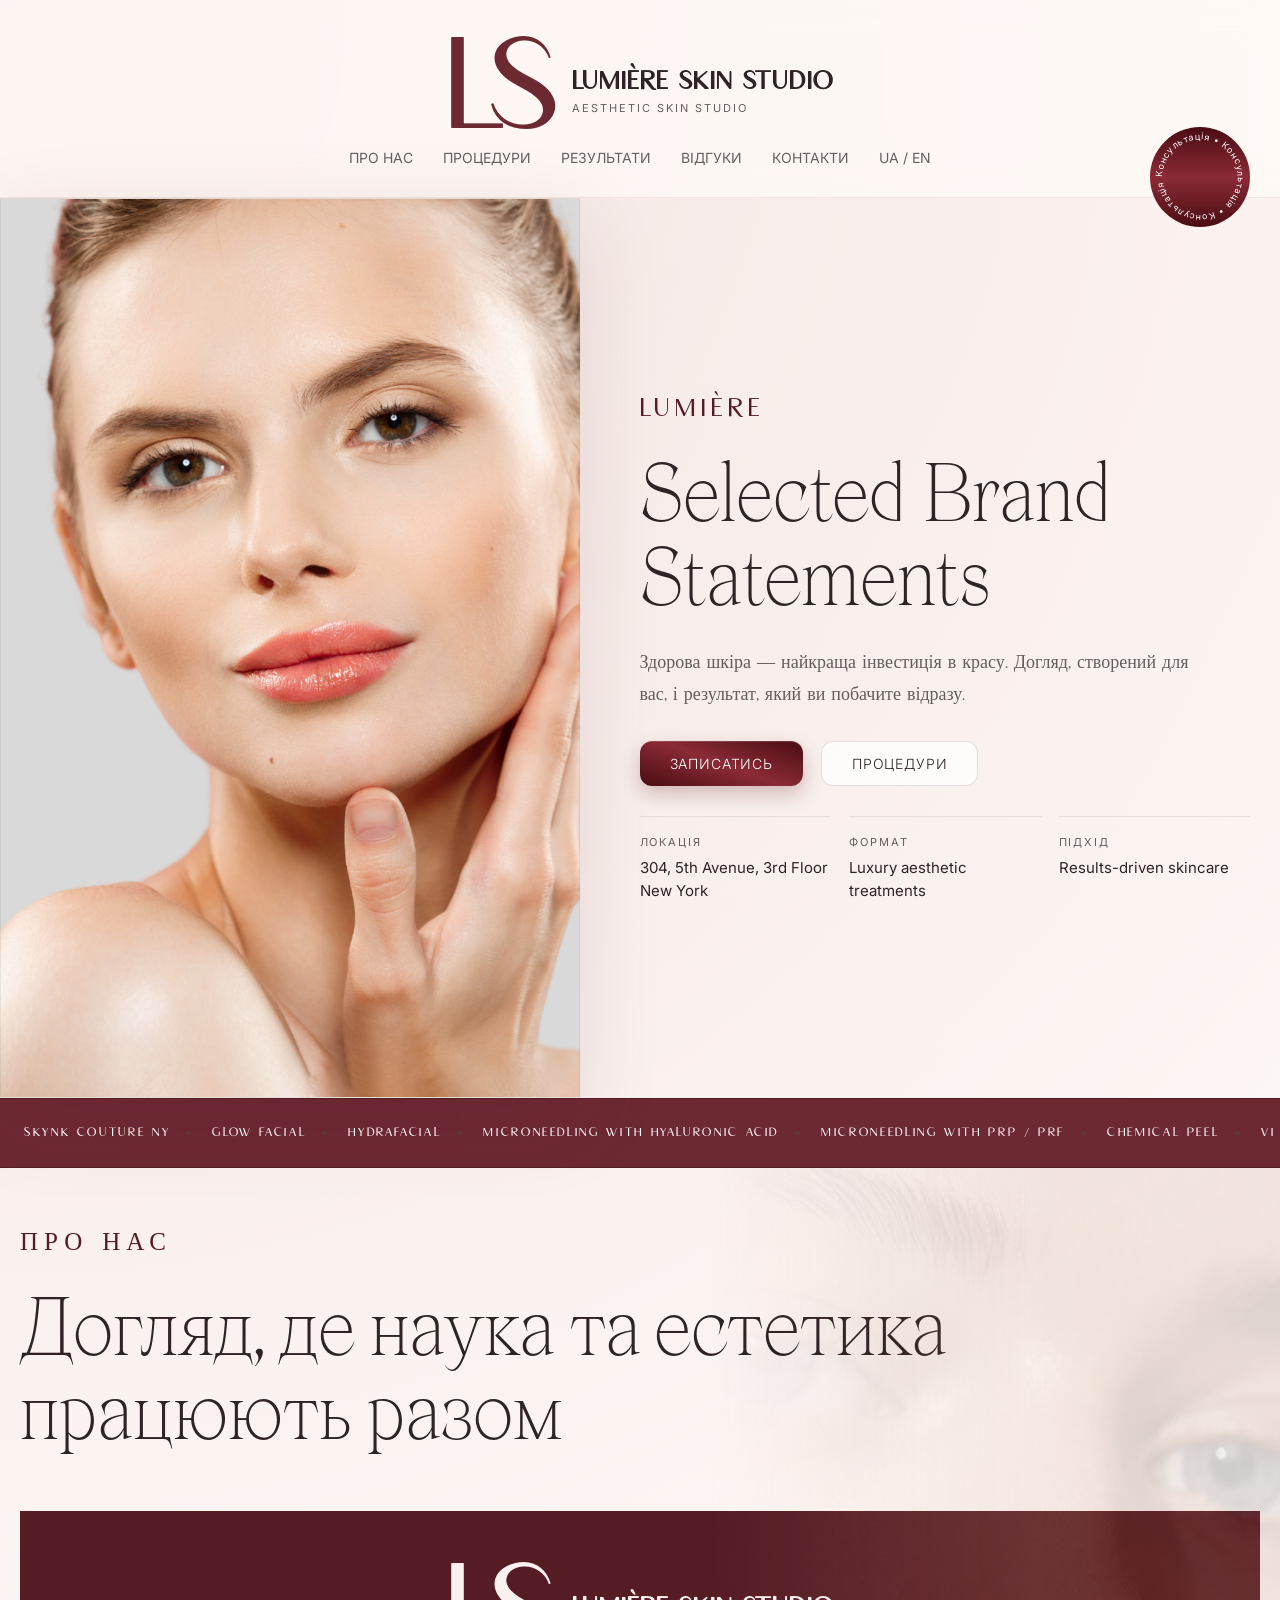
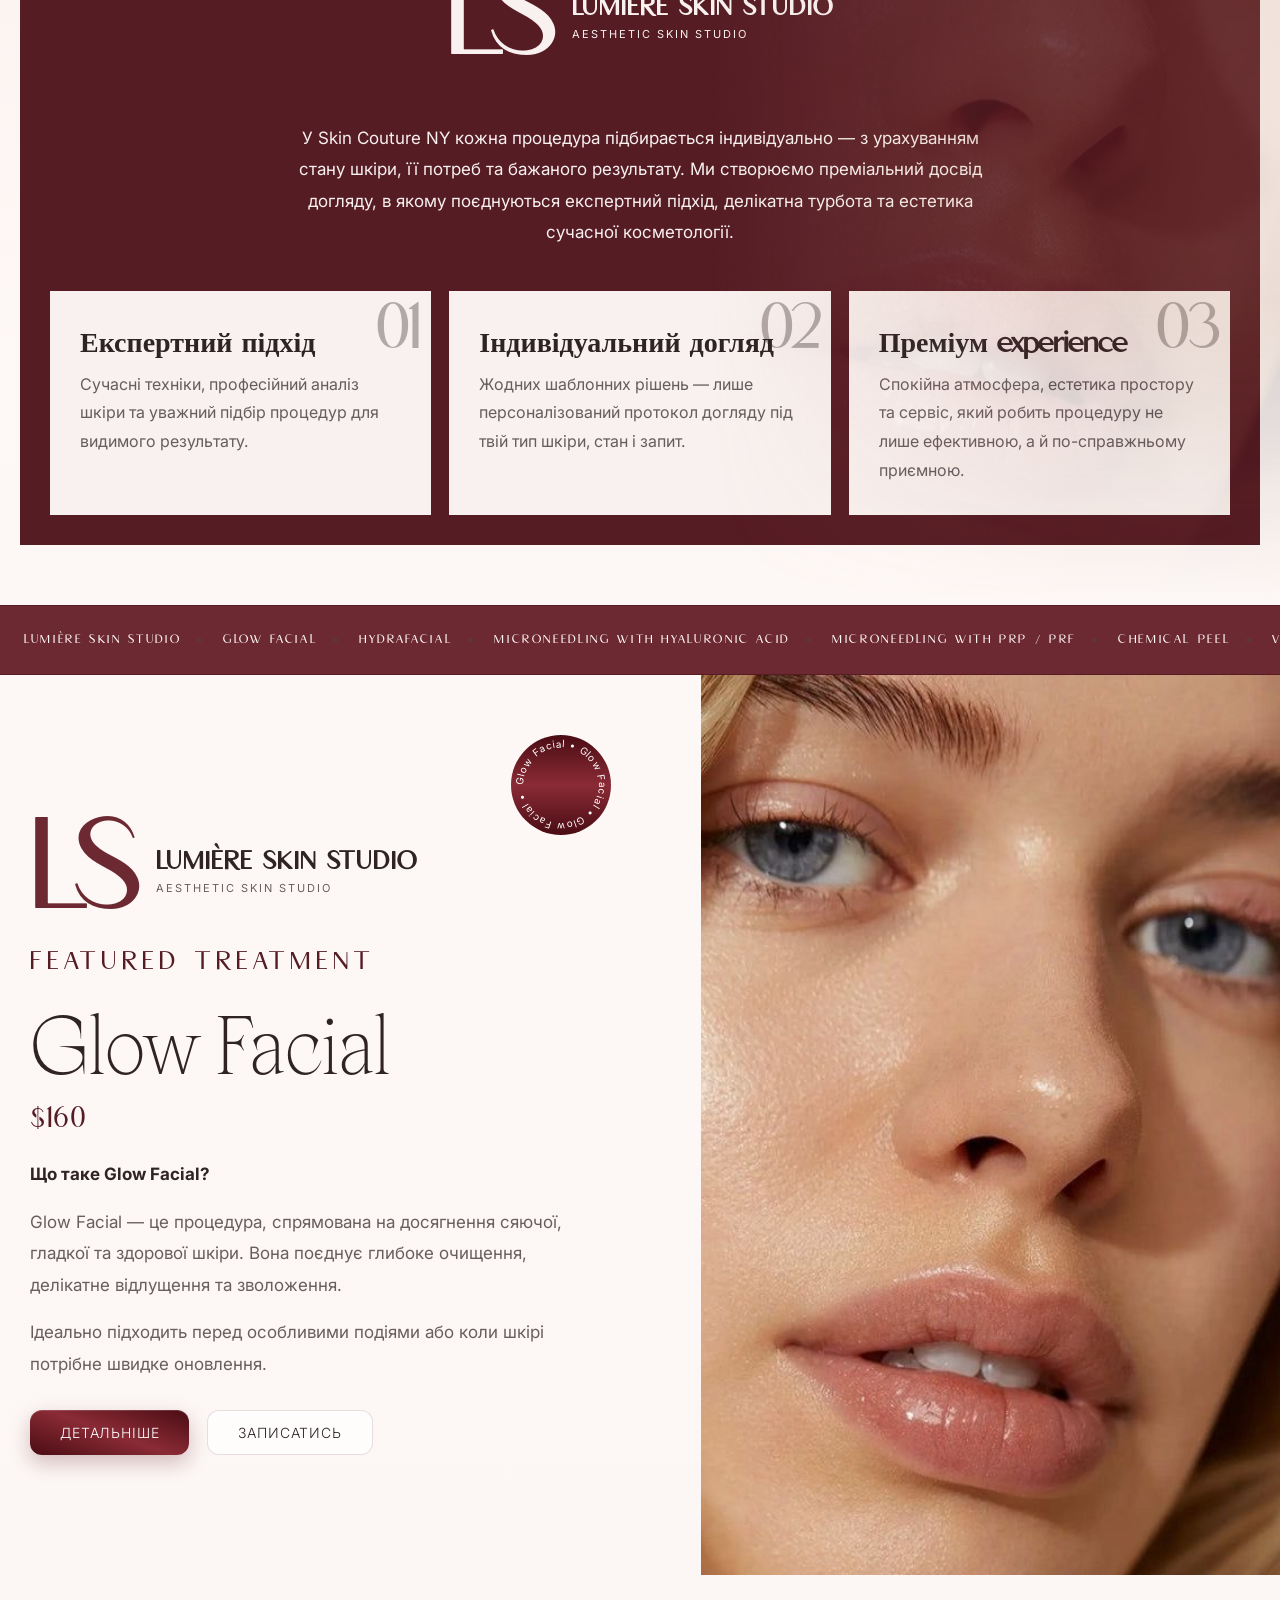
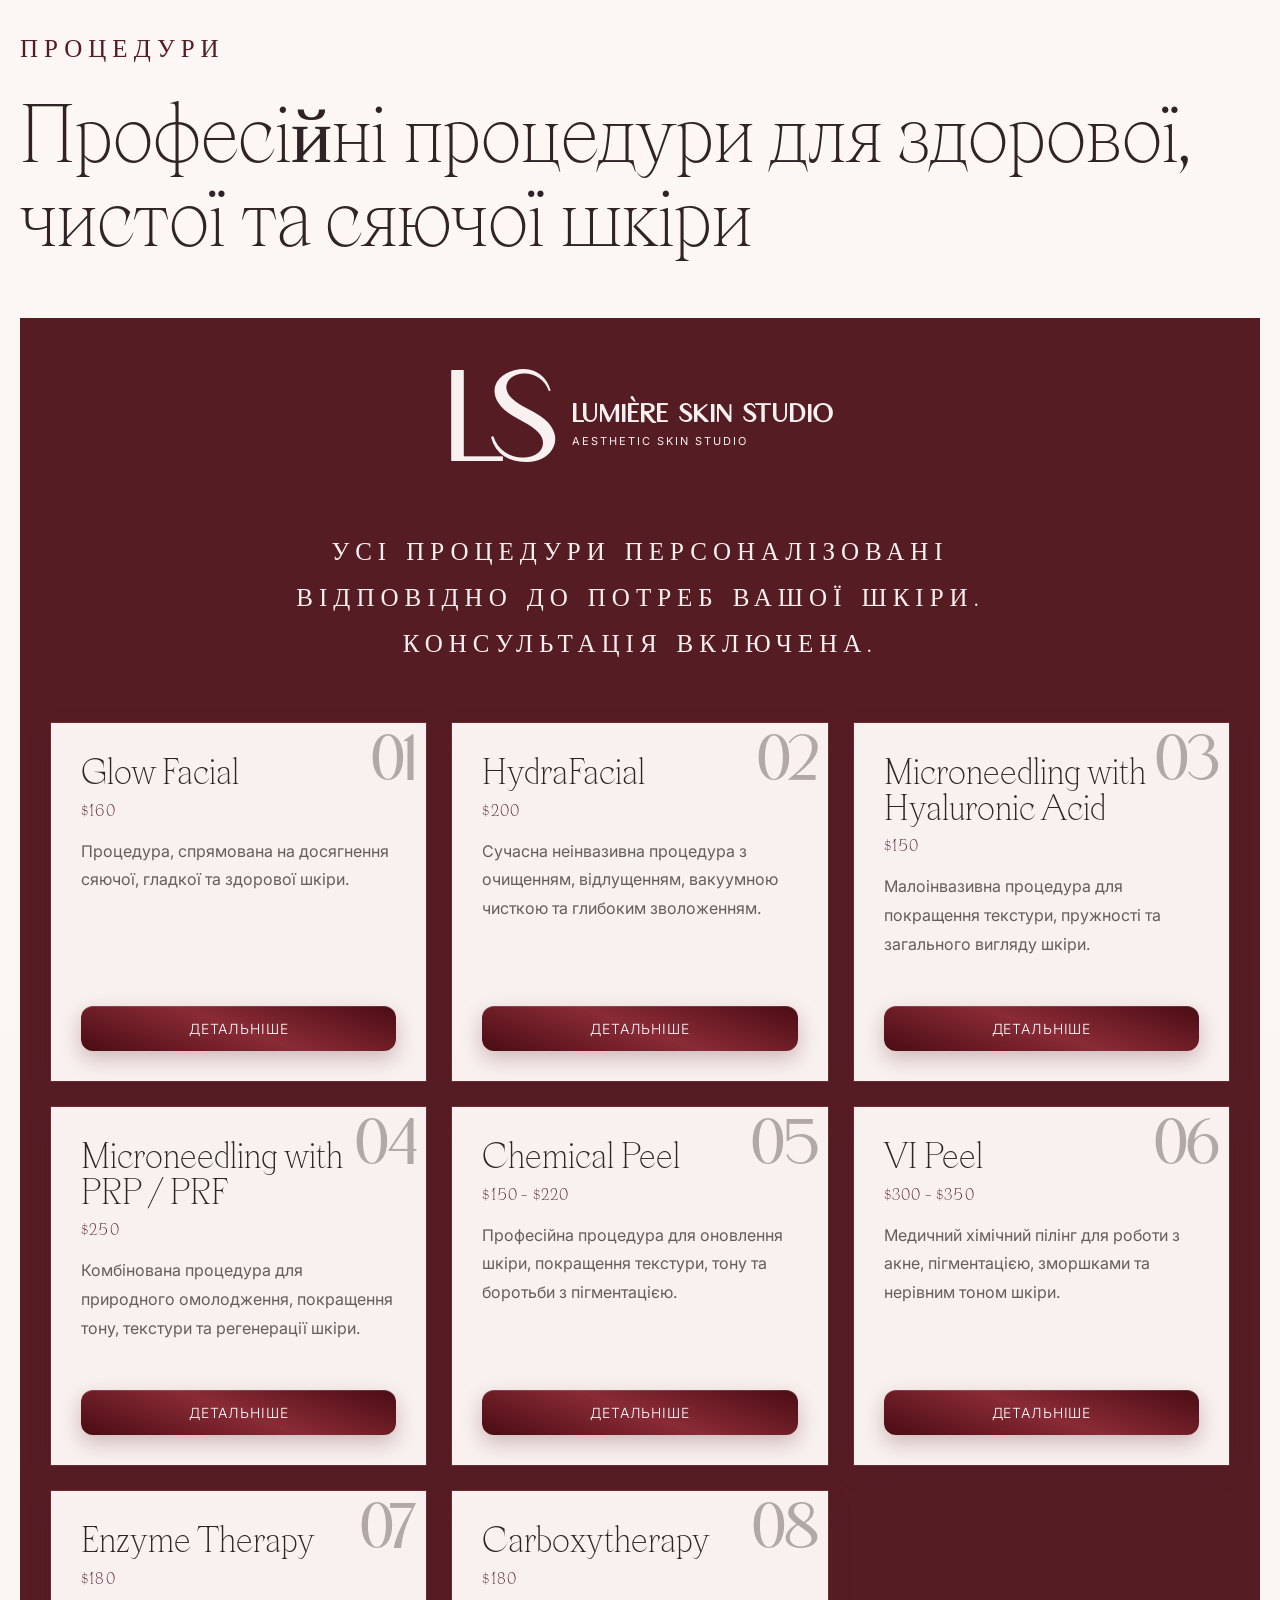
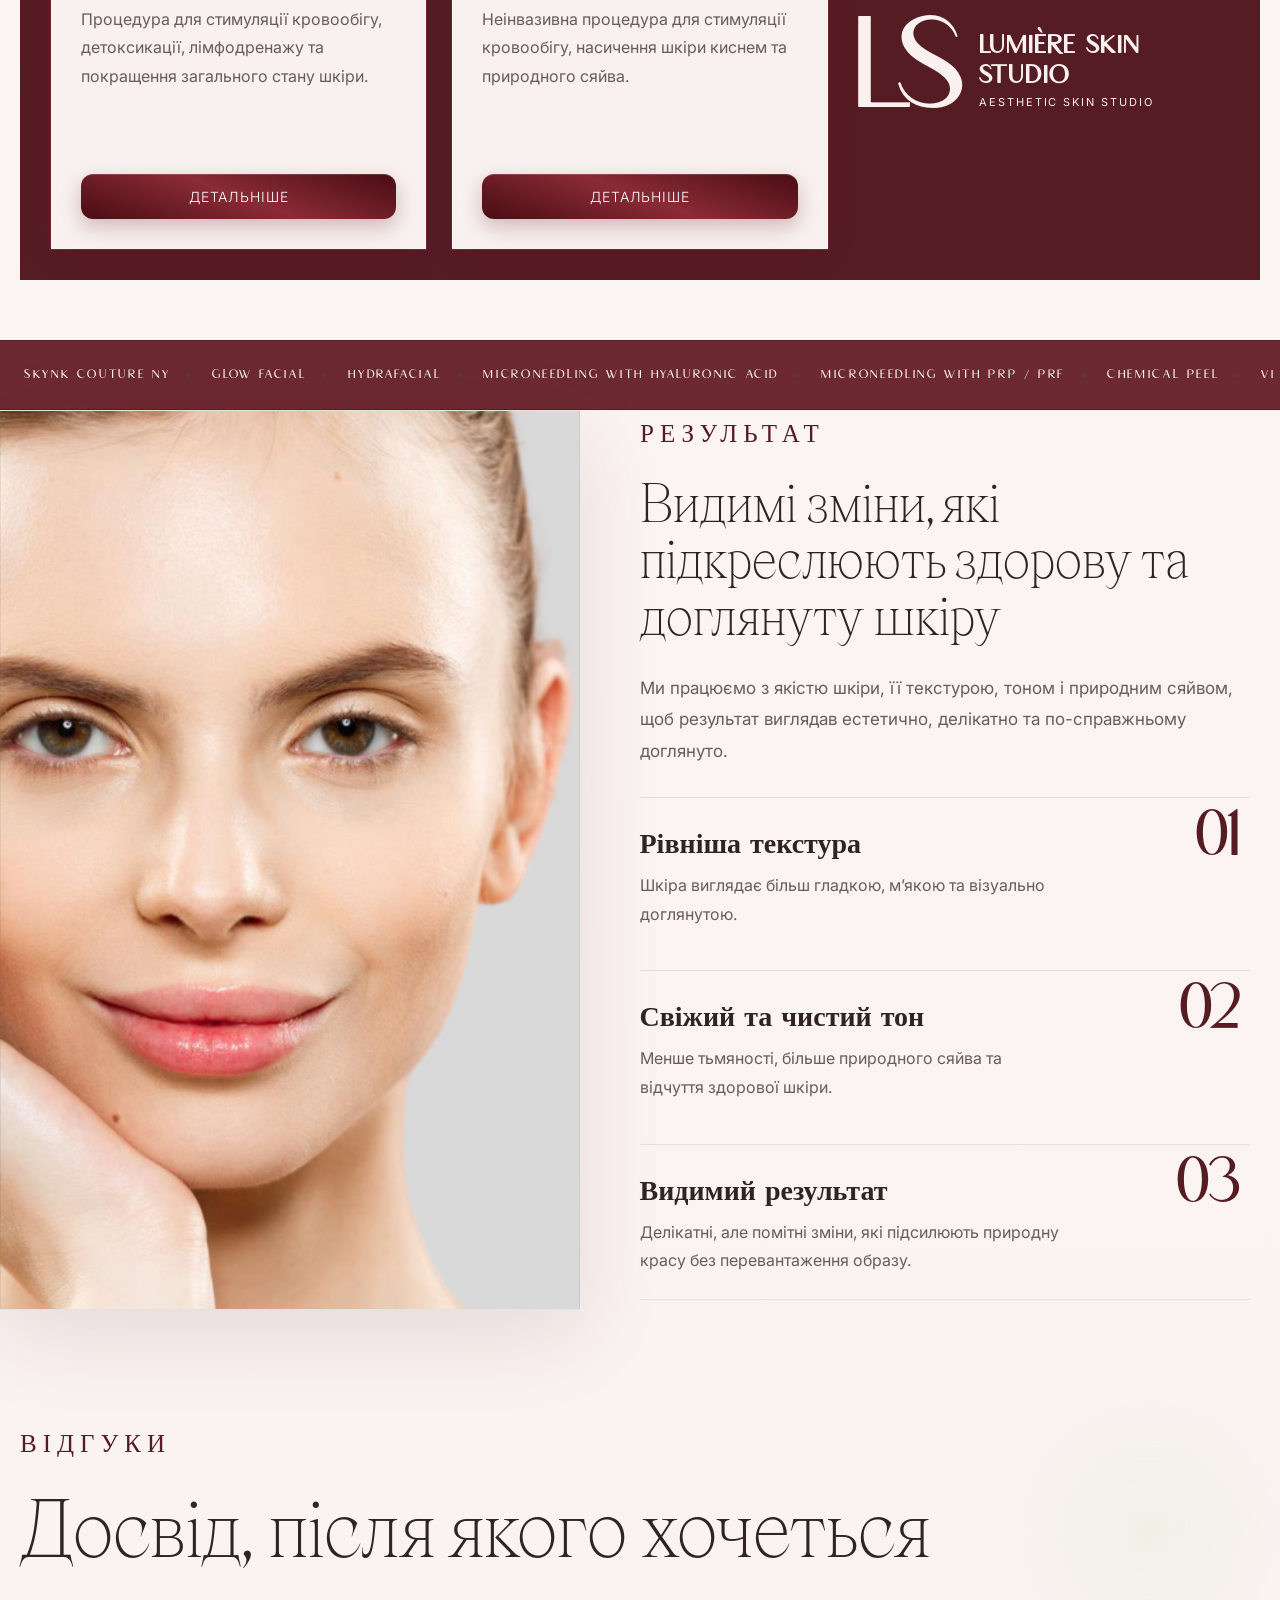
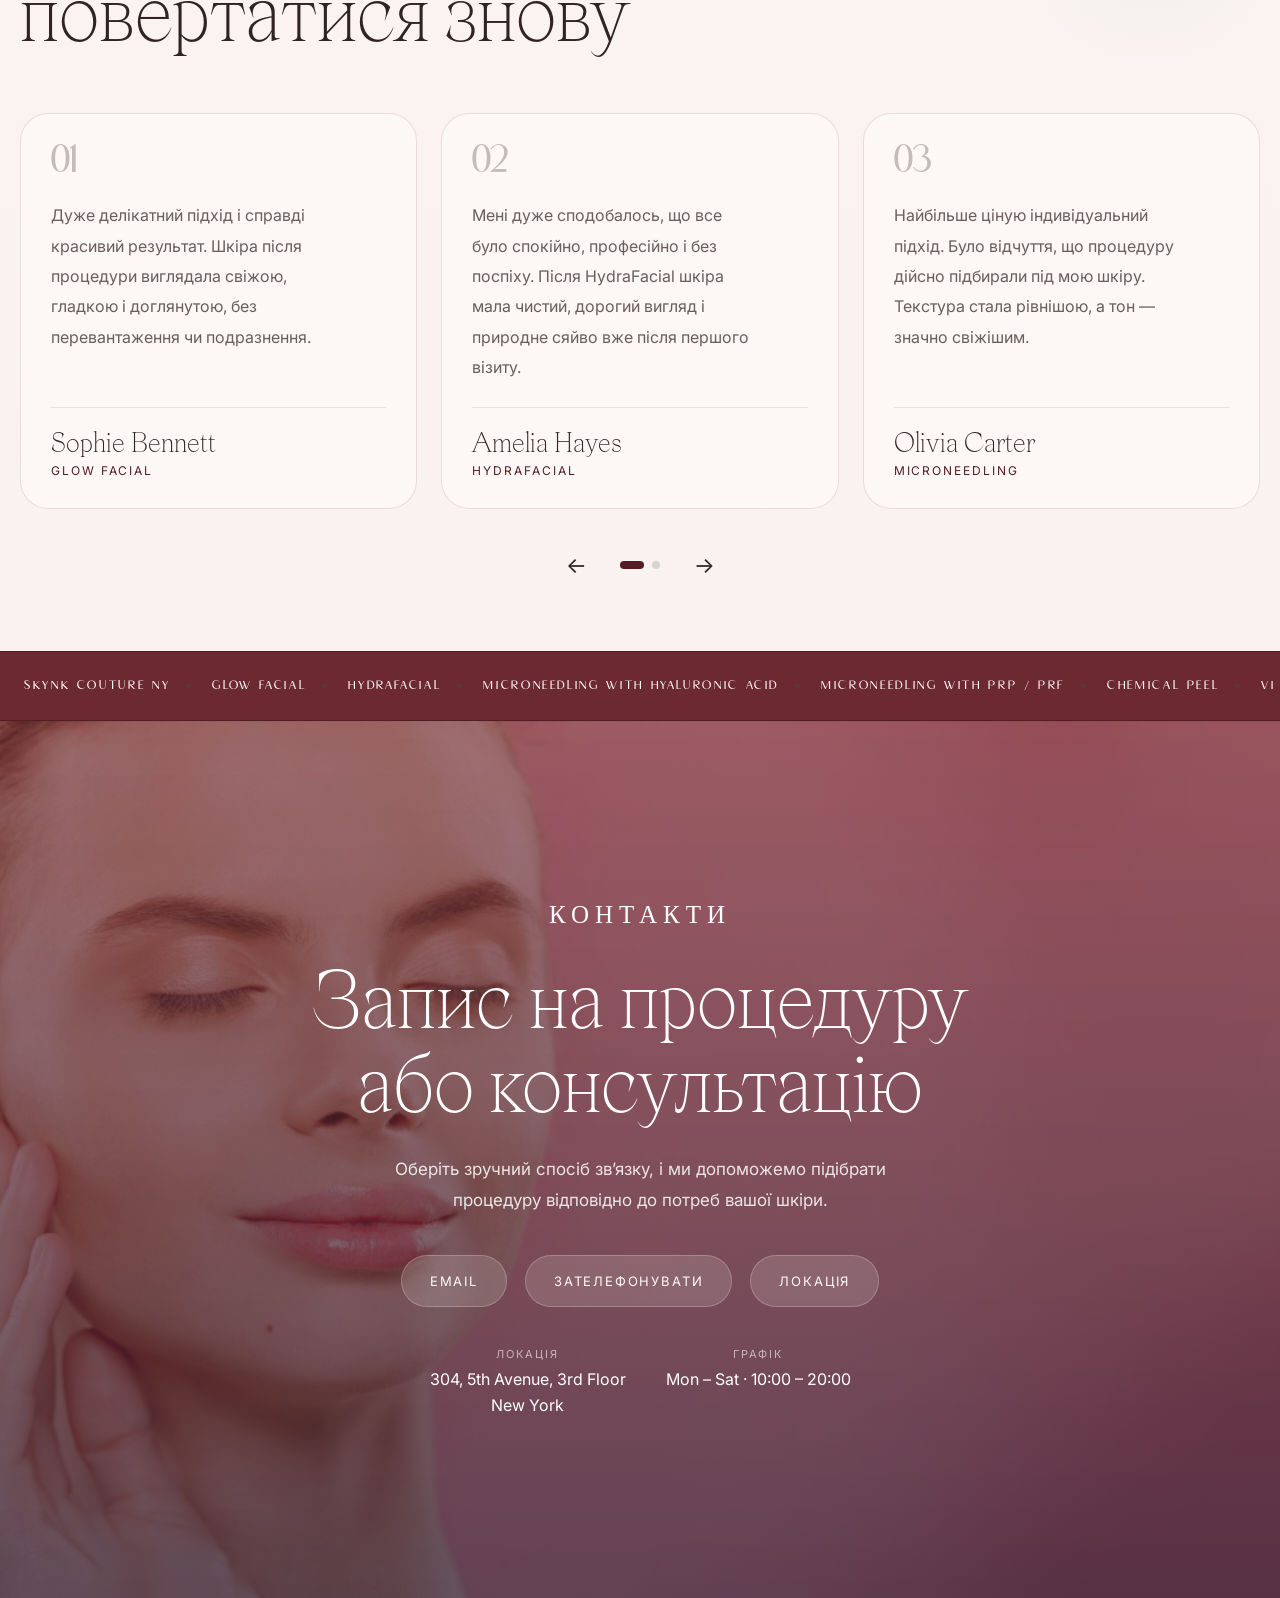
==== ua.html @ 057add35 "Add files via upload" ====
<!doctype html>
<html lang="uk">
  <head>
    <meta charset="UTF-8" />
    <meta name="viewport" content="width=device-width, initial-scale=1.0" />
    <title>Lumière Skin Studio — Luxury Aesthetic Treatments</title>
    <meta
      name="description"
      content="Преміальний догляд за шкірою в Lumière Skin Studio. Сучасна косметологія, естетика та видимі результати."
    />
    <link
      href="https://fonts.googleapis.com/css2?family=Inter:wght@300;400;500;600;700&family=Playfair+Display:wght@400;500;600&display=swap"
      rel="stylesheet"
    />
    <link
      rel="stylesheet"
      href="https://cdnjs.cloudflare.com/ajax/libs/font-awesome/6.4.2/css/all.min.css"
    />
    <link rel="stylesheet" href="style.css" />
  </head>
  <body>
    <header class="site-header">
      <div class="container header-inner">
        <a href="#hero" class="logo" aria-label="Lumière Skin Studio">
          <span class="logo-mark"> LS </span>
          <span class="logo-text-wrap">
            <span class="logo-title">Lumière Skin Studio</span>
            <span class="logo-subtitle">Aesthetic skin studio</span>
          </span>
        </a>
        <button
          class="nav-toggle"
          type="button"
          aria-label="Відкрити меню"
          aria-expanded="false"
          aria-controls="site-nav"
        >
          <span></span>
          <span></span>
          <span></span>
        </button>

        <nav class="site-nav" id="site-nav" aria-label="Основна навігація">
          <ul class="nav-list">
            <li><a href="#about">Про нас</a></li>
            <li><a href="#procedures">Процедури</a></li>
            <li><a href="#results">Результати</a></li>
            <li><a href="#reviews">Відгуки</a></li>
            <li><a href="#contacts">Контакти</a></li>
          </ul>

          <div class="nav-actions">
            <a href="index.html" class="lang-switch" aria-label="Змінити мову"
              >UA / EN</a
            >
            <button class="circle-btn">
              <svg viewBox="0 0 200 200">
                <defs>
                  <path
                    id="circlePath"
                    d="M 100, 100
           m -75, 0
           a 75,75 0 1,1 150,0
           a 75,75 0 1,1 -150,0"
                  />
                </defs>

                <text fill="white" font-size="18" letter-spacing="2">
                  <textPath href="#circlePath">
                    Консультація • Консультація • Консультація •
                  </textPath>
                </text>
              </svg>
            </button>
          </div>
        </nav>
      </div>
    </header>

    <main>
      <section class="hero section" id="hero">
        <div class="hero-shell">
          <div class="hero-stage">
            <div class="hero-media" aria-hidden="true">
              <div class="hero-photo-frame">
                <div class="hero-photo-overlay"></div>
              </div>
            </div>

            <div class="hero-panel">
              <p class="eyebrow">Lumière</p>
              <h1 class="section-title hero-title">
                Selected Brand Statements
              </h1>

              <p class="hero-text">
                Здорова шкіра — найкраща інвестиція в красу. Догляд, створений
                для вас, і результат, який ви побачите відразу.
              </p>
              <div class="hero-actions">
                <a href="#contacts" class="btn btn-primary">Записатись</a>
                <a href="#procedures" class="btn btn-secondary">Процедури</a>
              </div>

              <div class="hero-meta">
                <div class="hero-meta-item">
                  <span class="hero-meta-label">Локація</span>
                  <span class="hero-meta-value"
                    >304, 5th Avenue, 3rd Floor<br />
                    New York</span
                  >
                </div>
                <div class="hero-meta-item">
                  <span class="hero-meta-label">Формат</span>
                  <span class="hero-meta-value"
                    >Luxury aesthetic treatments</span
                  >
                </div>
                <div class="hero-meta-item">
                  <span class="hero-meta-label">Підхід</span>
                  <span class="hero-meta-value">Results-driven skincare</span>
                </div>
              </div>
            </div>
          </div>
        </div>
      </section>

      <section class="ticker">
        <div class="ticker__track">
          <span>Skynk Couture NY</span>
          <span>Glow Facial</span>
          <span>HydraFacial</span>
          <span>Microneedling with Hyaluronic Acid</span>
          <span>Microneedling with PRP / PRF</span>
          <span>Chemical Peel</span>
          <span>VI Peel</span>
          <span>Enzyme Therapy</span>
          <span>Carboxytherapy</span>
        </div>
      </section>

      <section class="about section" id="about">
        <div class="container">
          <div class="title">
            <p class="eyebrow">Про нас</p>

            <h2 class="section-title about-title">
              Догляд, де наука та естетика працюють разом
            </h2>
          </div>

          <div class="about-grid">
            <div class="about-content">
              <div class="logo logo-section" aria-label="Lumière Skin Studio">
                <span class="logo-mark"> LS </span>
                <span class="logo-text-wrap">
                  <span class="logo-title">Lumière Skin Studio</span>
                  <span class="logo-subtitle">Aesthetic skin studio</span>
                </span>
              </div>
              <p class="about-description">
                У Skin Couture NY кожна процедура підбирається індивідуально — з
                урахуванням стану шкіри, її потреб та бажаного результату. Ми
                створюємо преміальний досвід догляду, в якому поєднуються
                експертний підхід, делікатна турбота та естетика сучасної
                косметології.
              </p>

              <div class="about-points">
                <article class="about-point">
                  <span class="about-point__number">01</span>
                  <div class="about-point__body">
                    <h3 class="about-point__title">Експертний підхід</h3>
                    <p class="about-point__text">
                      Сучасні техніки, професійний аналіз шкіри та уважний
                      підбір процедур для видимого результату.
                    </p>
                  </div>
                </article>

                <article class="about-point">
                  <span class="about-point__number">02</span>
                  <div class="about-point__body">
                    <h3 class="about-point__title">Індивідуальний догляд</h3>
                    <p class="about-point__text">
                      Жодних шаблонних рішень — лише персоналізований протокол
                      догляду під твій тип шкіри, стан і запит.
                    </p>
                  </div>
                </article>

                <article class="about-point">
                  <span class="about-point__number">03</span>
                  <div class="about-point__body">
                    <h3 class="about-point__title">Преміум experience</h3>
                    <p class="about-point__text">
                      Спокійна атмосфера, естетика простору та сервіс, який
                      робить процедуру не лише ефективною, а й по-справжньому
                      приємною.
                    </p>
                  </div>
                </article>
              </div>
            </div>
          </div>
        </div>
      </section>

      <section class="ticker">
        <div class="ticker__track">
          <span>Lumière Skin Studio</span>
          <span>Glow Facial</span>
          <span>HydraFacial</span>
          <span>Microneedling with Hyaluronic Acid</span>
          <span>Microneedling with PRP / PRF</span>
          <span>Chemical Peel</span>
          <span>VI Peel</span>
          <span>Enzyme Therapy</span>
          <span>Carboxytherapy</span>
        </div>
      </section>

      <section class="procedures section" id="procedures">
        <div class="procedure-feature">
          <div class="procedure-feature__panel">
            <div class="logo" aria-label="Lumière Skin Studio">
              <span class="logo-mark"> LS </span>
              <span class="logo-text-wrap">
                <span class="logo-title">Lumière Skin Studio</span>
                <span class="logo-subtitle">Aesthetic skin studio</span>
              </span>
            </div>

            <p class="eyebrow">Featured treatment</p>

            <div class="procedure-feature__head">
              <h3 class="section-title procedure-feature__title">
                Glow Facial
              </h3>
              <span class="procedure-feature__price">$160</span>
            </div>

            <div class="procedure-feature__content">
              <p><strong>Що таке Glow Facial?</strong></p>

              <p>
                Glow Facial — це процедура, спрямована на досягнення сяючої,
                гладкої та здорової шкіри. Вона поєднує глибоке очищення,
                делікатне відлущення та зволоження.
              </p>

              <p>
                Ідеально підходить перед особливими подіями або коли шкірі
                потрібне швидке оновлення.
              </p>
            </div>

            <div class="circle-btn top">
              <svg viewBox="0 0 200 200">
                <defs>
                  <path
                    id="circlePath"
                    d="M 100, 100
               m -75, 0
               a 75,75 0 1,1 150,0
               a 75,75 0 1,1 -150,0"
                  ></path>
                </defs>

                <text fill="white" font-size="20" letter-spacing="2">
                  <textPath href="#circlePath">
                    Glow Facial • Glow Facial • Glow Facial •
                  </textPath>
                </text>
              </svg>
            </div>

            <div class="procedure-feature__actions">
              <button
                class="btn btn-primary"
                type="button"
                data-modal="modal-glow"
              >
                Детальніше
              </button>
              <a href="#contacts" class="btn btn-secondary">Записатись</a>
            </div>
          </div>

          <div class="procedure-feature__media">
            <div class="procedure-feature__frame">
              <div class="procedure-feature__overlay"></div>
            </div>
          </div>
        </div>
      </section>

      <section class="procedures-block about section">
        <div class="container">
          <div class="title procedures-title-wrap">
            <p class="eyebrow">Процедури</p>
            <h2 class="section-title procedures-title">
              Професійні процедури для здорової, чистої та сяючої шкіри
            </h2>
          </div>
        </div>

        <div class="procedures-list about-content container">
          <div class="logo logo-section" aria-label="Lumière Skin Studio">
            <span class="logo-mark"> LS </span>
            <span class="logo-text-wrap">
              <span class="logo-title">Lumière Skin Studio</span>
              <span class="logo-subtitle">Aesthetic skin studio</span>
            </span>
          </div>

          <p class="about-description">
            Усі процедури персоналізовані відповідно до потреб вашої шкіри.
            Консультація включена.
          </p>

          <div class="procedures-slider">
            <div class="procedures-grid">
              <article class="procedure-card">
                <span class="about-point__number">01</span>
                <div class="procedure-card__top">
                  <h3 class="procedure-card__title">Glow Facial</h3>
                  <span class="procedure-card__price">$160</span>
                </div>
                <p class="procedure-card__text">
                  Процедура, спрямована на досягнення сяючої, гладкої та
                  здорової шкіри.
                </p>
                <button
                  class="procedure-card__link btn btn-primary"
                  type="button"
                  data-modal="modal-glow"
                >
                  Детальніше
                </button>
              </article>

              <article class="procedure-card">
                <span class="about-point__number">02</span>
                <div class="procedure-card__top">
                  <h3 class="procedure-card__title">HydraFacial</h3>
                  <span class="procedure-card__price">$200</span>
                </div>
                <p class="procedure-card__text">
                  Сучасна неінвазивна процедура з очищенням, відлущенням,
                  вакуумною чисткою та глибоким зволоженням.
                </p>
                <button
                  class="procedure-card__link btn btn-primary"
                  type="button"
                  data-modal="modal-hydra"
                >
                  Детальніше
                </button>
              </article>

              <article class="procedure-card">
                <span class="about-point__number">03</span>
                <div class="procedure-card__top">
                  <h3 class="procedure-card__title">
                    Microneedling with Hyaluronic Acid
                  </h3>
                  <span class="procedure-card__price">$150</span>
                </div>
                <p class="procedure-card__text">
                  Малоінвазивна процедура для покращення текстури, пружності та
                  загального вигляду шкіри.
                </p>
                <button
                  class="procedure-card__link btn btn-primary"
                  type="button"
                  data-modal="modal-micro"
                >
                  Детальніше
                </button>
              </article>

              <article class="procedure-card">
                <span class="about-point__number">04</span>
                <div class="procedure-card__top">
                  <h3 class="procedure-card__title">
                    Microneedling with PRP / PRF
                  </h3>
                  <span class="procedure-card__price">$250</span>
                </div>
                <p class="procedure-card__text">
                  Комбінована процедура для природного омолодження, покращення
                  тону, текстури та регенерації шкіри.
                </p>
                <button
                  class="procedure-card__link btn btn-primary"
                  type="button"
                  data-modal="modal-prp"
                >
                  Детальніше
                </button>
              </article>

              <article class="procedure-card">
                <span class="about-point__number">05</span>
                <div class="procedure-card__top">
                  <h3 class="procedure-card__title">Chemical Peel</h3>
                  <span class="procedure-card__price">$150 – $220</span>
                </div>
                <p class="procedure-card__text">
                  Професійна процедура для оновлення шкіри, покращення текстури,
                  тону та боротьби з пігментацією.
                </p>
                <button
                  class="procedure-card__link btn btn-primary"
                  type="button"
                  data-modal="modal-peel"
                >
                  Детальніше
                </button>
              </article>

              <article class="procedure-card">
                <span class="about-point__number">06</span>
                <div class="procedure-card__top">
                  <h3 class="procedure-card__title">VI Peel</h3>
                  <span class="procedure-card__price">$300 – $350</span>
                </div>
                <p class="procedure-card__text">
                  Медичний хімічний пілінг для роботи з акне, пігментацією,
                  зморшками та нерівним тоном шкіри.
                </p>
                <button
                  class="procedure-card__link btn btn-primary"
                  type="button"
                  data-modal="modal-vipeel"
                >
                  Детальніше
                </button>
              </article>

              <article class="procedure-card">
                <span class="about-point__number">07</span>
                <div class="procedure-card__top">
                  <h3 class="procedure-card__title">Enzyme Therapy</h3>
                  <span class="procedure-card__price">$180</span>
                </div>
                <p class="procedure-card__text">
                  Процедура для стимуляції кровообігу, детоксикації,
                  лімфодренажу та покращення загального стану шкіри.
                </p>
                <button
                  class="procedure-card__link btn btn-primary"
                  type="button"
                  data-modal="modal-enzyme"
                >
                  Детальніше
                </button>
              </article>

              <article class="procedure-card">
                <span class="about-point__number">08</span>
                <div class="procedure-card__top">
                  <h3 class="procedure-card__title">Carboxytherapy</h3>
                  <span class="procedure-card__price">$180</span>
                </div>
                <p class="procedure-card__text">
                  Неінвазивна процедура для стимуляції кровообігу, насичення
                  шкіри киснем та природного сяйва.
                </p>
                <button
                  class="procedure-card__link btn btn-primary"
                  type="button"
                  data-modal="modal-carboxy"
                >
                  Детальніше
                </button>
              </article>

              <div class="logo logo-section" aria-label="Lumière Skin Studio">
                <span class="logo-mark"> LS </span>
                <span class="logo-text-wrap">
                  <span class="logo-title">Lumière Skin Studio</span>
                  <span class="logo-subtitle">Aesthetic skin studio</span>
                </span>
              </div>
            </div>
          </div>

          <div class="procedures-controls">
            <button class="procedures-arrow procedures-arrow--prev">
              <i class="fa-solid fa-chevron-left"></i>
            </button>
            <div class="procedures-dots"></div>
            <button class="procedures-arrow procedures-arrow--next">
              <i class="fa-solid fa-chevron-right"></i>
            </button>
          </div>
        </div>
      </section>

      <section class="ticker">
        <div class="ticker__track">
          <span>Skynk Couture NY</span>
          <span>Glow Facial</span>
          <span>HydraFacial</span>
          <span>Microneedling with Hyaluronic Acid</span>
          <span>Microneedling with PRP / PRF</span>
          <span>Chemical Peel</span>
          <span>VI Peel</span>
          <span>Enzyme Therapy</span>
          <span>Carboxytherapy</span>
        </div>
      </section>

      <section class="hero-stage results section" id="results">
        <div class="results-media">
          <div class="hero-media" aria-hidden="true">
            <div class="hero-photo-frame">
              <div class="hero-photo-overlay"></div>
            </div>
          </div>
        </div>

        <div class="results-content">
          <div class="title results-title-wrap">
            <p class="eyebrow">Результат</p>
            <h2 class="section-title results-title">
              Видимі зміни, які підкреслюють здорову та доглянуту шкіру
            </h2>
          </div>

          <p class="results-description">
            Ми працюємо з якістю шкіри, її текстурою, тоном і природним сяйвом,
            щоб результат виглядав естетично, делікатно та по-справжньому
            доглянуто.
          </p>

          <div class="results-points">
            <article class="results-point">
              <span class="results-point__number">01</span>
              <div class="results-point__body">
                <h3 class="results-point__title">Рівніша текстура</h3>
                <p class="results-point__text">
                  Шкіра виглядає більш гладкою, м’якою та візуально доглянутою.
                </p>
              </div>
            </article>

            <article class="results-point">
              <span class="results-point__number">02</span>
              <div class="results-point__body">
                <h3 class="results-point__title">Свіжий та чистий тон</h3>
                <p class="results-point__text">
                  Менше тьмяності, більше природного сяйва та відчуття здорової
                  шкіри.
                </p>
              </div>
            </article>

            <article class="results-point">
              <span class="results-point__number">03</span>
              <div class="results-point__body">
                <h3 class="results-point__title">Видимий результат</h3>
                <p class="results-point__text">
                  Делікатні, але помітні зміни, які підсилюють природну красу
                  без перевантаження образу.
                </p>
              </div>
            </article>
          </div>
        </div>
      </section>
      <section class="reviews section" id="reviews">
        <div class="container">
          <div class="title reviews-title-wrap">
            <p class="eyebrow">Відгуки</p>
            <h2 class="section-title reviews-title">
              Досвід, після якого хочеться повертатися знову
            </h2>
          </div>

          <div class="reviews-slider">
            <div class="reviews-track">
              <article class="review-card">
                <span class="review-card__number">01</span>
                <p class="review-card__text">
                  Дуже делікатний підхід і справді красивий результат. Шкіра
                  після процедури виглядала свіжою, гладкою і доглянутою, без
                  перевантаження чи подразнення.
                </p>
                <div class="review-card__footer">
                  <span class="review-card__name">Sophie Bennett</span>
                  <span class="review-card__meta">Glow Facial</span>
                </div>
              </article>

              <article class="review-card">
                <span class="review-card__number">02</span>
                <p class="review-card__text">
                  Мені дуже сподобалось, що все було спокійно, професійно і без
                  поспіху. Після HydraFacial шкіра мала чистий, дорогий вигляд і
                  природне сяйво вже після першого візиту.
                </p>
                <div class="review-card__footer">
                  <span class="review-card__name">Amelia Hayes</span>
                  <span class="review-card__meta">HydraFacial</span>
                </div>
              </article>

              <article class="review-card">
                <span class="review-card__number">03</span>
                <p class="review-card__text">
                  Найбільше ціную індивідуальний підхід. Було відчуття, що
                  процедуру дійсно підбирали під мою шкіру. Текстура стала
                  рівнішою, а тон — значно свіжішим.
                </p>
                <div class="review-card__footer">
                  <span class="review-card__name">Olivia Carter</span>
                  <span class="review-card__meta">Microneedling</span>
                </div>
              </article>

              <article class="review-card">
                <span class="review-card__number">04</span>
                <p class="review-card__text">
                  Дуже красивий простір, сервіс і результат. Після курсу
                  процедур шкіра стала помітно більш гладкою, пружною і
                  візуально здоровішою. Все виглядає дуже природно.
                </p>
                <div class="review-card__footer">
                  <span class="review-card__name">Chloe Morgan</span>
                  <span class="review-card__meta">PRP / PRF</span>
                </div>
              </article>

              <article class="review-card">
                <span class="review-card__number">05</span>
                <p class="review-card__text">
                  Після Enzyme Therapy шкіра виглядала дуже свіжою і відпочилою.
                  Сподобалось, що результат м’який, естетичний і без відчуття
                  агресивного втручання.
                </p>
                <div class="review-card__footer">
                  <span class="review-card__name">Emma Sinclair</span>
                  <span class="review-card__meta">Enzyme Therapy</span>
                </div>
              </article>
            </div>
          </div>

          <div class="reviews-controls">
            <button
              class="reviews-arrow reviews-arrow--prev"
              type="button"
              aria-label="Попередній відгук"
            >
              ←
            </button>
            <div class="reviews-dots" aria-hidden="true"></div>
            <button
              class="reviews-arrow reviews-arrow--next"
              type="button"
              aria-label="Наступний відгук"
            >
              →
            </button>
          </div>
        </div>
      </section>
      <section class="ticker">
        <div class="ticker__track">
          <span>Skynk Couture NY</span>
          <span>Glow Facial</span>
          <span>HydraFacial</span>
          <span>Microneedling with Hyaluronic Acid</span>
          <span>Microneedling with PRP / PRF</span>
          <span>Chemical Peel</span>
          <span>VI Peel</span>
          <span>Enzyme Therapy</span>
          <span>Carboxytherapy</span>
        </div>
      </section>
      <section class="contacts section" id="contacts">
        <div class="contacts-bg"></div>

        <div class="container">
          <div class="contacts-shell">
            <div class="title contacts-title-wrap">
              <p class="eyebrow">Контакти</p>
              <h2 class="section-title contacts-title">
                Запис на процедуру або консультацію
              </h2>
            </div>

            <p class="contacts-description">
              Оберіть зручний спосіб зв’язку, і ми допоможемо підібрати
              процедуру відповідно до потреб вашої шкіри.
            </p>

            <div class="contacts-actions">
              <a href="mailto:LumiereskinNY@gmail.com" class="contact-btn">
                <span>Email</span>
              </a>

              <a href="tel:+12018323011" class="contact-btn">
                <span>Зателефонувати</span>
              </a>

              <a
                href="https://maps.google.com/?q=304+5th+Avenue+New+York"
                target="_blank"
                class="contact-btn"
              >
                <span>Локація</span>
              </a>
            </div>

            <div class="contacts-info">
              <div class="contacts-item">
                <span class="contacts-label">Локація</span>
                <span class="contacts-value">
                  304, 5th Avenue, 3rd Floor<br />
                  New York</span
                >
              </div>

              <div class="contacts-item">
                <span class="contacts-label">Графік</span>
                <span class="contacts-value">Mon – Sat · 10:00 – 20:00</span>
              </div>
            </div>
          </div>
        </div>
      </section>
    </main>

    <div class="modal-backdrop" id="modal-backdrop"></div>

    <div class="procedure-modal" id="modal-glow" aria-hidden="true">
      <div class="procedure-modal__dialog">
        <button
          class="procedure-modal__close"
          type="button"
          aria-label="Закрити"
        >
          ×
        </button>
        <p class="eyebrow">Glow Facial</p>
        <h3 class="section-title procedure-modal__title">Glow Facial</h3>
        <div class="procedure-modal__content">
          <p>
            Glow Facial — це процедура, спрямована на досягнення сяючої, гладкої
            та здорової шкіри. Вона поєднує глибоке очищення, делікатне
            відлущення та зволоження.
          </p>
          <p>
            Ідеально підходить перед подіями або коли шкірі потрібне швидке
            оновлення.
          </p>

          <p><strong>Що входить у процедуру?</strong></p>
          <ul>
            <li>Діагностика шкіри</li>
            <li>Глибоке очищення</li>
            <li>Відлущення</li>
            <li>Чистка пор</li>
            <li>Маска</li>
            <li>Сироватка та крем</li>
            <li>SPF захист</li>
          </ul>

          <p><strong>Переваги Glow Facial</strong></p>
          <ul>
            <li>Миттєве сяйво шкіри</li>
            <li>Очищення пор</li>
            <li>Покращення текстури</li>
            <li>Зволоження</li>
            <li>Здоровий вигляд</li>
            <li>Релакс ефект</li>
          </ul>

          <p><strong>Кому підходить?</strong></p>
          <p>
            Для всіх типів шкіри, особливо тьмяної, зневодненої та перед
            подіями.
          </p>

          <p><strong>Результат</strong></p>
          <p>
            Після першої процедури шкіра виглядає свіжою та сяючою. При
            регулярному догляді результат стає довготривалим.
          </p>
        </div>
      </div>
    </div>

    <div class="procedure-modal" id="modal-hydra" aria-hidden="true">
      <div class="procedure-modal__dialog">
        <button
          class="procedure-modal__close"
          type="button"
          aria-label="Закрити"
        >
          ×
        </button>
        <p class="eyebrow">HydraFacial</p>
        <h3 class="section-title procedure-modal__title">HydraFacial</h3>
        <div class="procedure-modal__content">
          <p>
            HydraFacial — це сучасна неінвазивна процедура, яка поєднує
            очищення, відлущення, вакуумну чистку та глибоке зволоження за
            допомогою спеціальних сироваток.
          </p>
          <p>Процедура дає миттєвий результат без періоду відновлення.</p>

          <p><strong>Що входить у процедуру?</strong></p>
          <ul>
            <li>Діагностика шкіри</li>
            <li>Глибоке очищення та відлущення</li>
            <li>Легкий кислотний пілінг</li>
            <li>Безболісна вакуумна чистка</li>
            <li>Насичення шкіри сироватками</li>
            <li>Крем та SPF захист</li>
          </ul>

          <p><strong>Переваги HydraFacial</strong></p>
          <ul>
            <li>Миттєве сяйво та зволоження</li>
            <li>Глибоке очищення пор</li>
            <li>Покращення тону і текстури шкіри</li>
            <li>Зменшення дрібних зморшок</li>
            <li>Безболісна процедура без реабілітації</li>
            <li>Підходить навіть для чутливої шкіри</li>
          </ul>

          <p><strong>Кому підходить?</strong></p>
          <p>
            Підходить для всіх типів шкіри, особливо зневодненої, проблемної,
            тьмяної або перед важливими подіями.
          </p>

          <p><strong>Результат</strong></p>
          <p>
            Вже після першої процедури шкіра виглядає чистою, гладкою та сяючою.
            При регулярному догляді значно покращується стан шкіри.
          </p>
        </div>
      </div>
    </div>

    <div class="procedure-modal" id="modal-micro" aria-hidden="true">
      <div class="procedure-modal__dialog">
        <button
          class="procedure-modal__close"
          type="button"
          aria-label="Закрити"
        >
          ×
        </button>
        <p class="eyebrow">Microneedling</p>
        <h3 class="section-title procedure-modal__title">Microneedling</h3>
        <div class="procedure-modal__content">
          <p><strong>Що таке мікронідлінг?</strong></p>
          <p>
            Мікронідлінг — це малоінвазивна процедура, яка використовує тонкі
            голки для створення мікропошкоджень шкіри, стимулюючи вироблення
            колагену та еластину.
          </p>
          <p>
            Допомагає покращити текстуру, пружність і загальний вигляд шкіри.
          </p>

          <p><strong>Що входить у процедуру?</strong></p>
          <ul>
            <li>Консультація та аналіз шкіри</li>
            <li>Очищення та підготовка</li>
            <li>Процедура мікронідлінгу професійним апаратом</li>
            <li>Нанесення активних сироваток</li>
            <li>Заспокійливий та зволожуючий догляд</li>
            <li>SPF захист</li>
          </ul>

          <p><strong>Переваги мікронідлінгу</strong></p>
          <ul>
            <li>Стимуляція колагену та еластину</li>
            <li>Покращення текстури і тону шкіри</li>
            <li>Зменшення зморшок</li>
            <li>Зменшення постакне і пор</li>
            <li>Підвищення пружності шкіри</li>
            <li>Омолодження шкіри</li>
          </ul>

          <p><strong>Кому підходить?</strong></p>
          <p>
            Підходить при постакне, нерівній текстурі, зморшках, розширених
            порах та тьмяній шкірі.
          </p>

          <p><strong>Результат</strong></p>
          <p>
            Шкіра стає більш гладкою, пружною та сяючою. Найкращий ефект
            досягається курсом процедур.
          </p>
        </div>
      </div>
    </div>
    <div class="procedure-modal" id="modal-prp" aria-hidden="true">
      <div class="procedure-modal__dialog">
        <button
          class="procedure-modal__close"
          type="button"
          aria-label="Закрити"
        >
          ×
        </button>
        <p class="eyebrow">PRP / PRF</p>
        <h3 class="section-title procedure-modal__title">
          Microneedling with PRP / PRF
        </h3>
        <div class="procedure-modal__content">
          <p><strong>Що таке PRP?</strong></p>
          <p>
            PRP (плазма, збагачена тромбоцитами) — це процедура, яка
            використовує власну плазму крові з високою концентрацією факторів
            росту для регенерації шкіри.
          </p>
          <p>Стимулює вироблення колагену та покращує стан шкіри.</p>

          <p><strong>Що таке PRF?</strong></p>
          <p>
            PRF (плазма з фібрином) — це вдосконалена версія PRP з більш високою
            концентрацією активних компонентів та повільним вивільненням
            факторів росту.
          </p>
          <p>Забезпечує більш тривалий ефект та покращує якість шкіри.</p>

          <p><strong>Що таке мікронідлінг з PRP/PRF?</strong></p>
          <p>
            Це комбінована процедура, яка поєднує мікронідлінг із PRP або PRF
            для максимального омолодження шкіри.
          </p>

          <p><strong>Що входить у процедуру?</strong></p>
          <ul>
            <li>Консультація та аналіз шкіри</li>
            <li>Забір крові та підготовка PRP/PRF</li>
            <li>Очищення та підготовка шкіри</li>
            <li>Мікронідлінг</li>
            <li>Нанесення PRP/PRF</li>
            <li>Заспокійливий догляд</li>
            <li>SPF захист</li>
          </ul>

          <p><strong>Переваги</strong></p>
          <ul>
            <li>Стимуляція колагену</li>
            <li>Покращення текстури та тону шкіри</li>
            <li>Зменшення зморшок</li>
            <li>Зменшення постакне</li>
            <li>Підвищення пружності</li>
            <li>Природне омолодження</li>
          </ul>

          <p><strong>Кому підходить?</strong></p>
          <p>
            Підходить для вікової шкіри, постакне, нерівної текстури або для
            природного омолодження.
          </p>

          <p><strong>Результат</strong></p>
          <p>
            Шкіра стає більш гладкою, пружною та сяючою. Найкращий ефект
            досягається курсом процедур.
          </p>
        </div>
      </div>
    </div>

    <div class="procedure-modal" id="modal-peel" aria-hidden="true">
      <div class="procedure-modal__dialog">
        <button
          class="procedure-modal__close"
          type="button"
          aria-label="Закрити"
        >
          ×
        </button>
        <p class="eyebrow">Chemical Peel</p>
        <h3 class="section-title procedure-modal__title">Chemical Peel</h3>
        <div class="procedure-modal__content">
          <p><strong>Що таке хімічний пілінг?</strong></p>
          <p>
            Хімічний пілінг — це професійна процедура, яка використовує кислоти
            для відлущення шкіри, видалення мертвих клітин та стимуляції
            оновлення.
          </p>
          <p>Вона покращує текстуру, тон і загальний стан шкіри.</p>

          <p><strong>Переваги хімічного пілінгу</strong></p>
          <ul>
            <li>Покращення текстури шкіри</li>
            <li>Зменшення пігментації</li>
            <li>Боротьба з акне та постакне</li>
            <li>Стимуляція колагену</li>
            <li>Освітлення та оновлення шкіри</li>
          </ul>

          <p><strong>Що входить у процедуру?</strong></p>
          <ul>
            <li>Консультація</li>
            <li>Нанесення пілінгу</li>
            <li>Рекомендації після процедури</li>
            <li>Процес лущення протягом кількох днів</li>
          </ul>

          <p><strong>Кому підходить?</strong></p>
          <p>
            Підходить для проблемної, пігментованої, тьмяної шкіри та при
            вікових змінах.
          </p>

          <p><strong>Результат</strong></p>
          <p>
            Після процедури шкіра поступово оновлюється, стає більш гладкою,
            чистою та сяючою.
          </p>
        </div>
      </div>
    </div>

    <div class="procedure-modal" id="modal-vipeel" aria-hidden="true">
      <div class="procedure-modal__dialog">
        <button
          class="procedure-modal__close"
          type="button"
          aria-label="Закрити"
        >
          ×
        </button>
        <p class="eyebrow">VI Peel</p>
        <h3 class="section-title procedure-modal__title">VI Peel</h3>
        <div class="procedure-modal__content">
          <p><strong>Що таке VI Peel?</strong></p>
          <p>
            VI Peel — це медичний хімічний пілінг, який працює з акне,
            пігментацією, зморшками та нерівним тоном шкіри.
          </p>
          <p>Проникає глибше в шкіру, забезпечуючи виражений результат.</p>

          <p><strong>Що входить у процедуру?</strong></p>
          <ul>
            <li>Консультація</li>
            <li>Нанесення пілінгу</li>
            <li>Рекомендації після процедури</li>
            <li>Процес лущення протягом кількох днів</li>
          </ul>

          <p><strong>Кому підходить?</strong></p>
          <p>
            Підходить для проблемної, пігментованої, тьмяної шкіри та при
            вікових змінах.
          </p>

          <p><strong>Результат</strong></p>
          <p>
            Після процедури шкіра поступово оновлюється, стає більш гладкою,
            чистою та сяючою.
          </p>
        </div>
      </div>
    </div>

    <div class="procedure-modal" id="modal-enzyme" aria-hidden="true">
      <div class="procedure-modal__dialog">
        <button
          class="procedure-modal__close"
          type="button"
          aria-label="Закрити"
        >
          ×
        </button>
        <p class="eyebrow">Enzyme Therapy</p>
        <h3 class="section-title procedure-modal__title">Enzyme Therapy</h3>
        <div class="procedure-modal__content">
          <p><strong>Що таке ферментотерапія?</strong></p>
          <p>
            Ферментотерапія — це професійна процедура, яка використовує
            натуральні ферменти для стимуляції кровообігу, насичення шкіри
            киснем та детоксикації.
          </p>
          <p>Допомагає відновити функції шкіри та покращити її стан.</p>

          <p><strong>Що входить у процедуру?</strong></p>
          <ul>
            <li>Консультація та аналіз шкіри</li>
            <li>Очищення та підготовка</li>
            <li>Нанесення ферментної маски</li>
            <li>Стимуляція кровообігу та лімфодренаж</li>
            <li>Завершальний догляд</li>
            <li>SPF захист</li>
          </ul>

          <p><strong>Переваги ферментотерапії</strong></p>
          <ul>
            <li>Покращення кровообігу</li>
            <li>Насичення шкіри киснем</li>
            <li>Детоксикація та лімфодренаж</li>
            <li>Зменшення набряків</li>
            <li>Покращення тону та текстури</li>
            <li>Загальне оздоровлення шкіри</li>
          </ul>

          <p><strong>Кому підходить?</strong></p>
          <p>
            Підходить для всіх типів шкіри, особливо тьмяної, проблемної та
            втомленої.
          </p>

          <p><strong>Результат</strong></p>
          <p>
            Після процедури шкіра виглядає більш свіжою, підтягнутою та сяючою.
            Регулярні процедури покращують загальний стан шкіри.
          </p>
        </div>
      </div>
    </div>

    <div class="procedure-modal" id="modal-carboxy" aria-hidden="true">
      <div class="procedure-modal__dialog">
        <button
          class="procedure-modal__close"
          type="button"
          aria-label="Закрити"
        >
          ×
        </button>
        <p class="eyebrow">Carboxytherapy</p>
        <h3 class="section-title procedure-modal__title">Carboxytherapy</h3>
        <div class="procedure-modal__content">
          <p><strong>Що таке карбоксітерапія?</strong></p>
          <p>
            Карбоксітерапія — це неінвазивна процедура, яка використовує
            вуглекислий газ (CO₂) для стимуляції кровообігу, насичення шкіри
            киснем та регенерації.
          </p>
          <p>Вона допомагає омолодити шкіру, покращити тон і загальний стан.</p>

          <p><strong>Що входить у процедуру?</strong></p>
          <ul>
            <li>Консультація та аналіз шкіри</li>
            <li>Очищення та підготовка</li>
            <li>Нанесення карбоксі гелю та маски</li>
            <li>Процес стимуляції CO₂</li>
            <li>Завершальний догляд</li>
            <li>SPF захист</li>
          </ul>

          <p><strong>Переваги карбоксітерапії</strong></p>
          <ul>
            <li>Покращення кровообігу</li>
            <li>Освітлення та вирівнювання тону шкіри</li>
            <li>Зменшення темних кіл та тьмяності</li>
            <li>Стимуляція вироблення колагену</li>
            <li>Підвищення пружності шкіри</li>
            <li>Здорове природне сяйво</li>
          </ul>

          <p><strong>Кому підходить?</strong></p>
          <p>
            Підходить для всіх типів шкіри, особливо тьмяної, втомленої,
            нерівної або вікової.
          </p>

          <p><strong>Результат</strong></p>
          <p>
            Після процедури шкіра виглядає більш свіжою, гладкою та сяючою.
            Регулярні процедури покращують загальний стан шкіри.
          </p>
        </div>
      </div>
    </div>
    <script src="app.js"></script>
  </body>
</html>
---- style.css ----
@font-face {
  font-family: "Apollo";
  src: url("./fonts/APOLLO.otf") format("opentype");
  font-weight: 400;
  font-style: normal;
  font-display: swap;
}

@font-face {
  font-family: "ApocLCT";
  src: url("./fonts/ApocLCT.otf") format("opentype");
  font-weight: 400;
  font-style: normal;
  font-display: swap;
}

:root {
  --color-white: #fffaf8;
  --color-white-soft: #f8f1ef;

  --color-green-050: #f8f1ef;
  --color-green-100: #e8d8c4;
  --color-green-200: #c7b7a3;
  --color-green-300: #d8b9b2;
  --color-green-500: #6d2932;
  --color-green-700: #561c24;

  --color-text: #2f2325;
  --color-text-soft: rgba(47, 35, 37, 0.72);
  --color-border: rgba(95, 31, 45, 0.14);
  --color-shadow: 0 24px 80px rgba(95, 31, 45, 0.12);

  --radius-sm: 18px;
  --radius-md: 28px;
  --radius-lg: 40px;
  --container-width: 1240px;

  --space-30: 30px;
  --space-60: 60px;
  --space-90: 90px;
  --header-height: 96px;
}

* {
  box-sizing: border-box;
  margin: 0;
  padding: 0;
}

html {
  scroll-behavior: smooth;
}

body {
  min-width: 320px;
  font-family: "Inter", Arial, sans-serif;
  color: var(--color-text);
  background:
    radial-gradient(
      circle at top left,
      rgba(230, 209, 203, 0.55),
      transparent 24%
    ),
    linear-gradient(180deg, #fffaf8 0%, #f8f1ef 100%);
}

a {
  color: inherit;
  text-decoration: none;
}

img {
  display: block;
  max-width: 100%;
}

button {
  font: inherit;
  border: none;
  background: none;
  cursor: pointer;
}

ul {
  list-style: none;
}

.container {
  width: min(100% - 40px, var(--container-width));
  margin: 0 auto;
}

.section {
  padding: var(--space-60) 0;
}

.section-title {
  font-family: "ApocLCT", "Times New Roman", serif;
  font-size: clamp(30px, 6vw, 80px);
  line-height: 1.1;
  font-weight: 300;
}

.site-header {
  backdrop-filter: blur(18px);
  background: rgba(255, 250, 248, 0.76);
  border-bottom: 1px solid rgba(95, 31, 45, 0.08);
}

.header-inner {
  min-height: var(--header-height);
  display: flex;
  align-items: center;
  justify-content: space-between;
  flex-direction: column;
  gap: 0;
  padding: 15px 0 30px;
}

.logo {
  display: inline-flex;
  align-items: center;
  gap: 16px;
  flex-shrink: 0;
}

.logo-mark {
  position: relative;
  display: grid;
  place-items: center;
  font-size: 130px;
  font-family: "Apollo", "Times New Roman", serif;
  color: var(--color-green-500);
}

.logo-text-wrap {
  display: flex;
  flex-direction: column;
  gap: 4px;
}

.logo-title {
  font-family: "Apollo", "Times New Roman", serif;
  font-size: 25px;
  font-weight: 700;
  letter-spacing: 0.08em;
  text-transform: uppercase;
}

.logo-subtitle {
  font-size: 11px;
  letter-spacing: 0.18em;
  text-transform: uppercase;
  color: var(--color-text-soft);
}

.logo-section {
  margin: auto;
}

.logo-section .logo-mark,
.logo-section .logo-subtitle,
.logo-section .logo-title {
  color: var(--color-green-050);
}

.site-nav,
.nav-list,
.nav-actions {
  display: flex;
  align-items: center;
}

.site-nav {
  gap: var(--space-30);
  margin-top: -20px;
}

.nav-list,
.nav-actions {
  gap: var(--space-30);
}

.nav-list a,
.lang-switch {
  position: relative;
  font-size: 14px;
  text-transform: uppercase;
  color: var(--color-text-soft);
  transition: color 0.25s ease;
}

.nav-list a::after,
.lang-switch::after {
  content: "";
  position: absolute;
  left: 0;
  bottom: -6px;
  width: 100%;
  height: 1px;
  background: var(--color-green-700);
  transform: scaleX(0);
  transform-origin: center;
  transition: transform 0.25s ease;
}

.nav-list a:hover,
.lang-switch:hover {
  color: var(--color-text);
}

.nav-list a:hover::after,
.lang-switch:hover::after {
  transform: scaleX(1);
}

.btn {
  position: relative;
  overflow: hidden;
  min-height: 45px;
  padding: 0 30px;
  display: inline-flex;
  align-items: center;
  justify-content: center;
  border-radius: 12px;
  font-size: 14px;
  font-weight: 300;
  letter-spacing: 0.06em;
  text-transform: uppercase;
  transition: all 0.3s ease;
}

.btn-primary {
  color: #fff;

  background: linear-gradient(20deg, #4a0c13 0%, #8a2b36 50%, #4a0c13 100%);

  box-shadow:
    0 8px 20px rgba(91, 15, 23, 0.25),
    inset 0 1px 0 rgba(255, 255, 255, 0.15);

  transition: all 0.3s ease;
}

.btn-secondary {
  color: var(--color-text);
  border: 1px solid var(--color-border);
  background: rgba(255, 255, 255, 0.75);
}

.btn::after {
  content: "";
  position: absolute;
  top: 0;
  left: -120%;
  width: 60%;
  height: 100%;
  background: linear-gradient(
    120deg,
    transparent,
    rgba(255, 255, 255, 0.5),
    transparent
  );
  transform: skewX(-20deg);
}

.btn:hover::after {
  left: 120%;
  transition: left 0.6s ease;
}

.circle-btn {
  width: 100px;
  height: 100px;
  border-radius: 50%;
  border: none;
  cursor: pointer;

  background: linear-gradient(180deg, #4a0c13, #8a2b36, #4a0c13);

  position: absolute;
  right: 30px;
  bottom: -30px;
}
.circle-btn.top {
  top: -30px;
}
.circle-btn svg {
  animation: rotateText 10s linear infinite;
}

@keyframes rotateText {
  from {
    transform: rotate(0deg);
  }
  to {
    transform: rotate(360deg);
  }
}

.circle-btn svg {
  width: 100%;
  height: 100%;
}

.nav-actions .btn-primary {
  width: 150px;
  height: 150px;
  border-radius: 100%;
}

.hero {
  min-height: max-content;
  display: flex;
  align-items: center;
  padding-top: 0;
  padding-bottom: 0;
}

.hero-stage {
  display: grid;
  grid-template-columns: minmax(340px, 0.95fr) minmax(0, 1.05fr);
  align-items: center;
  gap: var(--space-60);
}

.hero-media {
  position: relative;
  min-height: 720px;
}

.hero-media-glow {
  position: absolute;
  border-radius: 50%;
  filter: blur(10px);
  opacity: 0.9;
}

.hero-media-glow-one {
  width: 240px;
  height: 240px;
  top: 40px;
  left: -20px;
  background: rgba(230, 209, 203, 0.85);
}

.hero-media-glow-two {
  width: 200px;
  height: 200px;
  right: -10px;
  bottom: 70px;
  background: rgba(216, 185, 178, 0.75);
}

.hero-photo-frame {
  position: relative;
  height: 100%;
  min-height: 100vh;
  overflow: hidden;
  border: 1px solid rgba(91, 116, 84, 0.12);
  box-shadow: var(--color-shadow);
  background: url("img/hero.png") center/cover no-repeat;
  background-position: top;
}

.hero-panel {
  position: relative;
  z-index: 2;
  padding: 60px 30px 60px 0;
}

.eyebrow {
  margin-bottom: 24px;
  font-size: 25px;
  letter-spacing: 0.24em;
  text-transform: uppercase;
  color: var(--color-green-700);
  font-family: "Apollo", "Times New Roman", serif;
}

.hero-title {
  margin-bottom: 30px;
}

.hero-text {
  max-width: 560px;
  margin-bottom: 30px;
  font-size: 18px;
  line-height: 1.8;
  color: var(--color-text-soft);
  font-family: "Apollo", "Times New Roman", serif;
}

.hero-actions {
  display: flex;
  flex-wrap: wrap;
  gap: 18px;
  margin-bottom: 30px;
}

.hero-meta {
  display: grid;
  grid-template-columns: repeat(3, minmax(0, 1fr));
  gap: 18px;
}

.hero-meta-item {
  padding-top: 18px;
  border-top: 1px solid rgba(91, 116, 84, 0.14);
  display: flex;
  flex-direction: column;
  gap: 8px;
}

.hero-meta-label {
  font-size: 11px;
  letter-spacing: 0.18em;
  text-transform: uppercase;
  color: var(--color-text-soft);
}

.hero-meta-value {
  font-size: 15px;
  line-height: 1.5;
}

.hero-badge {
  position: absolute;
  z-index: 2;
  display: inline-flex;
  align-items: center;
  min-height: 52px;
  padding: 0 22px;
  border-radius: 999px;
  background: rgba(252, 253, 249, 0.78);
  border: 1px solid rgba(255, 255, 255, 0.42);
  backdrop-filter: blur(14px);
  box-shadow: 0 16px 34px rgba(31, 42, 31, 0.1);
  font-size: 12px;
  letter-spacing: 0.16em;
  text-transform: uppercase;
}

.hero-badge-top {
  top: 30px;
  left: 30px;
}

.hero-badge-bottom {
  right: 30px;
  bottom: 30px;
}

@media (max-width: 1180px) {
  .hero-panel {
    margin-left: 0;
    margin-right: 0;
    padding: 30px;
  }

  .hero {
    grid-template-columns: 1fr;
    display: block;
  }
}

@media (max-width: 960px) {
  :root {
    --header-height: 88px;
  }

  .site-nav {
    gap: 20px;
  }

  .nav-list,
  .nav-actions {
    gap: 20px;
  }

  .hero-panel {
    padding: 42px;
  }

  .hero-meta {
    grid-template-columns: 1fr;
  }
}
@media (max-width: 1180px) {
  .logo-title {
    font-size: 18px;
  }
  .nav-list,
  .nav-actions {
    gap: 15px;
  }
}

@media (max-width: 860px) {
  :root {
    --space-60: 48px;
    --space-90: 72px;
  }

  .nav-toggle {
    display: inline-flex;
  }

  .site-header {
    position: relative;
    z-index: 100;
  }

  .header-inner {
    flex-direction: row;
    padding: 0;
  }

  .logo-mark {
    font-size: 70px;
  }

  .site-nav {
    position: fixed;
    top: 120px;
    left: 20px;
    right: 20px;
    padding: 30px;
    border-radius: 24px;
    background: rgba(252, 253, 249, 0.97);
    border: 1px solid var(--color-border);
    box-shadow: 0 30px 70px rgba(91, 116, 84, 0.16);
    flex-direction: column;
    align-items: flex-start;
    gap: 30px;
    opacity: 0;
    visibility: hidden;
    pointer-events: none;
    transform: translateY(-12px);
    transition:
      opacity 0.25s ease,
      transform 0.25s ease,
      visibility 0.25s ease;
  }

  .site-nav.is-open {
    opacity: 1;
    visibility: visible;
    pointer-events: auto;
    transform: translateY(0);
  }

  .nav-list,
  .nav-actions {
    width: 100%;
    flex-direction: column;
    align-items: flex-start;
  }

  .hero {
    min-height: auto;
    display: block;
  }

  .hero-media,
  .hero-photo-frame {
    min-height: 540px;
  }

  .hero-panel {
    margin: -90px 20px 0;
    padding: 36px 30px;
    background-color: var(--color-green-050);
  }
  .nav-actions {
    display: flex;
  }
  .hero-panel::before {
    background: transparent !important;
  }
}

.ticker {
  overflow: hidden;
  border-top: 1px solid var(--color-green-700);
  border-bottom: 1px solid var(--color-green-700);
  background: var(--color-green-500);
}

.ticker__track {
  display: flex;
  gap: 42px;
  white-space: nowrap;
  min-height: 68px;
  align-items: center;
  width: max-content;
  animation: tickerMove 28s linear infinite;
  padding-inline: 24px;
}

.ticker__track span {
  position: relative;
  flex-shrink: 0;
  font-size: 12px;
  letter-spacing: 0.22em;
  text-transform: uppercase;
  color: var(--color-white);
  font-family: "Apollo", "Times New Roman", serif;
}

.ticker__track span::after {
  content: "";
  position: absolute;
  right: -21px;
  top: 50%;
  width: 5px;
  height: 5px;
  border-radius: 50%;
  transform: translateY(-50%);
  background: rgba(68, 81, 63, 0.35);
}

@keyframes tickerMove {
  from {
    transform: translateX(0);
  }
  to {
    transform: translateX(-50%);
  }
}

@media (max-width: 960px) {
  :root {
    --space-30: 20px;
    --space-60: 30px;
    --space-90: 48px;
    --header-height: 80px;
  }

  .eyebrow {
    font-size: 16px;
  }

  .container {
    width: min(100% - 24px, var(--container-width));
  }

  .header-inner {
    gap: 16px;
  }

  .logo-title {
    font-size: 15px;
  }

  .logo {
    gap: 5px;
  }

  .logo-subtitle {
    font-size: 10px;
    letter-spacing: 0.12em;
  }

  .hero-photo-overlay {
    inset: 18px;
  }

  .hero-badge {
    min-height: 42px;
    padding: 0 16px;
    font-size: 10px;
    letter-spacing: 0.12em;
  }

  .hero-badge-top {
    top: 18px;
    left: 18px;
  }

  .hero-badge-bottom {
    right: 18px;
    bottom: 18px;
  }

  .hero-panel {
    margin: -70px 12px 0;
    padding: 28px 20px;
    border-radius: 28px;
  }

  .hero-title,
  .hero-text {
    max-width: none;
  }

  .hero-text {
    font-size: 16px;
    line-height: 1.7;
  }

  .hero-actions {
    flex-direction: column;
  }

  .hero-actions .btn {
    width: 100%;
  }

  .site-nav {
    left: 12px;
    right: 12px;
    padding: 24px;
  }

  .ticker__track {
    min-height: 58px;
    gap: 28px;
  }

  .ticker__track span {
    font-size: 10px;
    letter-spacing: 0.16em;
  }
}
.about {
  position: relative;
}

.about::after {
  content: "";
  position: absolute;
  top: 0;
  right: 0;

  width: 45%;
  height: 100%;

  background: url("img/about.jpg") center/cover no-repeat;

  opacity: 0.3;
  pointer-events: none;

  mask-image:
    linear-gradient(to left, rgba(0, 0, 0, 0.6) 40%, rgba(0, 0, 0, 0) 100%),
    linear-gradient(to bottom, rgba(0, 0, 0, 1) 70%, rgba(0, 0, 0, 0) 100%);

  mask-composite: intersect;
  -webkit-mask-composite: destination-in;
}

.procedures-block.about::after {
  display: none;
}

.about-grid {
  display: grid;
  grid-template-columns: 1fr;
  gap: 60px;
  align-items: center;
}

.title {
  margin-bottom: 60px;
}

.about-media {
  position: relative;
}

.about-media__frame {
  position: relative;
  min-height: 760px;
  overflow: hidden;
  border: 1px solid rgba(91, 116, 84, 0.12);
  box-shadow: var(--color-shadow);
  background: url("img/about.jpg") top/cover no-repeat;
}

.about-media__overlay {
  position: absolute;
  inset: 0;
  background: linear-gradient(
    180deg,
    rgba(250, 252, 247, 0.02) 0%,
    rgba(23, 47, 17, 0.16) 100%
  );
  z-index: 0;
}

.about-badge {
  position: absolute;
  left: 30px;
  bottom: 30px;
  z-index: 2;
  min-height: 48px;
  padding: 0 20px;
  display: inline-flex;
  align-items: center;
  border-radius: 999px;
  background: rgba(252, 253, 249, 0.78);
  border: 1px solid rgba(255, 255, 255, 0.42);
  backdrop-filter: blur(14px);
  box-shadow: 0 16px 34px rgba(31, 42, 31, 0.1);
  font-size: 12px;
  letter-spacing: 0.16em;
  text-transform: uppercase;
}

.about-content {
  display: flex;
  flex-direction: column;
  gap: 30px;
  background-color: var(--color-green-700);
}

.about-text {
  display: grid;
  gap: 18px;
}

.about-text p {
  font-size: 24px;
  line-height: 1.5;
  font-family: "Apollo", "Times New Roman", serif;
  color: var(--color-green-050);
}

.about-description {
  max-width: 720px;
  text-align: center;
  font-size: 17px;
  line-height: 1.85;
  color: var(--color-green-050);
  margin: auto;
}

.about-points {
  display: grid;
  grid-template-columns: 1fr 1fr 1fr;
  gap: 18px;
  margin-top: 12px;
}

.about-point {
  display: grid;
  grid-template-columns: 1fr;
  gap: 24px;
  align-items: start;
  padding: 30px;
  background-color: var(--color-green-050);
}

.about-point__number {
  font-family: "Apollo", "Times New Roman", serif;
  font-size: clamp(42px, 5vw, 72px);
  line-height: 0.9;
  opacity: 0.35;
  position: absolute;
  right: 10px;
  top: 10px;
}

.about-point__body {
  display: grid;
  gap: 10px;
  padding-top: 8px;
}

.about-point__title {
  font-family: "Apollo", "Times New Roman", serif;
  font-size: 28px;
  line-height: 1.1;
  color: var(--color-text);
}

.about-point__text {
  max-width: 42ch;
  font-size: 16px;
  line-height: 1.8;
  color: var(--color-text-soft);
}

.about-point:hover .about-point__number {
  color: rgba(180, 225, 161, 0.18);
  -webkit-text-stroke: 1px rgba(23, 47, 17, 0.45);
  transition: all 0.3s ease;
}

.procedures-list .about-description {
  margin-bottom: 24px;
  font-size: 25px;
  letter-spacing: 0.24em;
  text-transform: uppercase;
  font-family: "Apollo", "Times New Roman", serif;
}

@media (max-width: 1100px) {
  .about-grid {
    grid-template-columns: 1fr;
  }

  .about-media__frame {
    min-height: 620px;
  }
}

@media (max-width: 768px) {
  .about-text p {
    font-size: 20px;
  }

  .about-point__number {
    font-size: 52px;
  }

  .about-point__title {
    font-size: 24px;
  }
  .about-points {
    display: flex;
    flex-direction: column;
  }
}

@media (max-width: 600px) {
  .about-media__frame {
    min-height: 440px;
  }

  .about-media__frame::before {
    inset: 18px;
  }

  .about-badge {
    left: 18px;
    bottom: 18px;
    min-height: 42px;
    padding: 0 16px;
    font-size: 10px;
    letter-spacing: 0.12em;
  }

  .about-content {
    gap: 24px;
  }

  .about-text p {
    font-size: 18px;
    line-height: 1.6;
  }

  .about-point {
    grid-template-columns: 1fr;
    gap: 12px;
  }

  .about-point__number {
    font-size: 44px;
  }

  .about-point__body {
    padding-top: 0;
  }
  .title {
    margin-bottom: 30px;
  }
}

@media (max-width: 600px) {
  .about-media__frame::before {
    inset: 18px;
  }

  .about-grid {
    gap: 0;
  }

  .about-content {
    position: relative;
    z-index: 2;
    margin: 15px;
    padding: 28px 20px;
    border-radius: 28px;
    border: 1px solid rgba(91, 116, 84, 0.14);
    box-shadow: 0 28px 90px rgba(91, 116, 84, 0.12);
    backdrop-filter: blur(18px);
    gap: 24px;
    order: 2;
  }

  .about-description,
  .procedures-list .about-description {
    font-size: 15px;
    line-height: 1.75;
  }

  .about-point {
    grid-template-columns: 1fr;
    gap: 12px;
  }

  .about-point__number {
    font-size: 44px;
  }

  .about-point__body {
    padding-top: 0;
  }

  .title {
    margin-bottom: 30px;
    padding: 0 10px;
  }
}

.procedures {
  position: relative;
  padding-bottom: 0;
  padding-top: 0;
}
.mobile {
  display: none;
}
.procedures-title-wrap {
  margin-bottom: 60px;
}

.procedures-list {
  display: flex;
  flex-direction: column;
  gap: 30px;
  background-color: var(--color-green-700);
  padding: 60px 30px;
}

.procedures-grid {
  display: grid;
  grid-template-columns: repeat(3, minmax(0, 1fr));
  gap: 24px;
}

.procedure-card {
  position: relative;
  min-height: 360px;
  padding: 30px;
  display: flex;
  flex-direction: column;
  border: 1px solid var(--color-green-500);
  background-color: var(--color-green-050);
  backdrop-filter: blur(16px);
  box-shadow: 0 8px 26px rgba(95, 31, 45, 0.08);
  overflow: hidden;
  transition:
    transform 0.35s ease,
    box-shadow 0.35s ease,
    border-color 0.35s ease;
}

.procedure-card::before {
  content: "";
  position: absolute;
  inset: 0;
  background: linear-gradient(
    135deg,
    rgba(159, 106, 103, 0.14),
    rgba(255, 255, 255, 0)
  );
  opacity: 0;
  transition: opacity 0.35s ease;
}

.procedure-card::after {
  content: "";
  position: absolute;
  top: 0;
  left: -130%;
  width: 60%;
  height: 100%;
  background: linear-gradient(
    120deg,
    transparent,
    rgba(255, 255, 255, 0.4),
    transparent
  );
  transform: skewX(-20deg);
  transition: left 0.75s ease;
}

.procedure-card:hover {
  transform: translateY(-6px);
  box-shadow: 0 28px 70px rgba(91, 116, 84, 0.12);
  border-color: rgba(91, 116, 84, 0.22);
}

.procedure-card:hover::before {
  opacity: 1;
}

.procedure-card:hover::after {
  left: 130%;
}

.procedure-card__number,
.procedure-card__top,
.procedure-card__text,
.procedure-card__link {
  position: relative;
  z-index: 1;
}

.procedure-card__number {
  display: inline-flex;
  margin-bottom: 22px;
  font-family: "Apollo", "Times New Roman", serif;
  font-size: 38px;
  line-height: 0.9;
  opacity: 0.28;
}

.procedure-card__top {
  display: flex;
  flex-direction: column;
  gap: 12px;
  margin-bottom: 18px;
}

.procedure-card__title {
  font-family: "ApocLCT", "Times New Roman", serif;
  font-size: 34px;
  line-height: 1.05;
  font-weight: 300;
  color: var(--color-text);
}

.procedure-card__price {
  display: inline-flex;
  align-self: flex-start;

  font-size: 15px;
  letter-spacing: 0.08em;
  text-transform: uppercase;
  color: var(--color-green-700);
  font-family: "ApocLCT", "Times New Roman", serif;
}

.procedure-card__text {
  max-width: 34ch;
  font-size: 16px;
  line-height: 1.8;
  color: var(--color-text-soft);
  margin-bottom: auto;
}

.procedures-note {
  margin-top: 30px;
  max-width: 560px;
  font-size: 14px;
  line-height: 1.8;
  color: var(--color-text-soft);
}

@media (max-width: 960px) {
  .procedures-grid {
    grid-template-columns: 1fr;
  }

  .procedure-card {
    min-height: auto;
  }
}

@media (max-width: 860px) {
  .mobile {
    display: flex;
  }
}

@media (max-width: 600px) {
  .procedures-title-wrap {
    margin-bottom: 30px;
  }

  .procedure-card {
    padding: 24px 20px;
    border-radius: 28px;
  }

  .procedure-card__number {
    margin-bottom: 18px;
    font-size: 32px;
  }

  .procedure-card__title {
    font-size: 24px;
  }

  .procedure-card__text {
    max-width: none;
    font-size: 15px;
    line-height: 1.75;
  }

  .procedures-note {
    margin-top: 20px;
    font-size: 13px;
    text-align: center;
  }
}
.procedures-slider {
  position: relative;
}

.procedures-dots {
  display: flex;
  align-items: center;
  gap: 8px;
}

.procedures-dots button {
  width: 8px;
  height: 8px;
  border-radius: 50%;
  background: rgba(91, 116, 84, 0.22);
  border: none;
  padding: 0;
  transition: all 0.25s ease;
}

.procedures-dots button.is-active {
  width: 24px;
  border-radius: 999px;
  background: var(--color-green-050);
}

/* modal */
.modal-backdrop {
  position: fixed;
  inset: 0;
  background: rgba(218, 176, 198, 0.36);
  backdrop-filter: blur(6px);
  opacity: 0;
  visibility: hidden;
  pointer-events: none;
  transition:
    opacity 0.3s ease,
    visibility 0.3s ease;
  z-index: 90;
}

.modal-backdrop.is-active {
  opacity: 1;
  visibility: visible;
  pointer-events: auto;
}

.procedure-modal {
  position: fixed;
  inset: 0;
  display: grid;
  place-items: center;
  padding: 20px;
  opacity: 0;
  visibility: hidden;
  pointer-events: none;
  transition:
    opacity 0.3s ease,
    visibility 0.3s ease;
  z-index: 100;
}

.procedure-modal.is-active {
  opacity: 1;
  visibility: visible;
  pointer-events: auto;
}

.procedure-modal__dialog {
  position: relative;
  width: min(100%, 760px);
  max-height: min(88vh, 860px);
  overflow: auto;
  padding: 42px 36px 36px;
  border-radius: var(--radius-lg);
  background: rgba(252, 253, 249, 0.96);
  border: 1px solid rgba(91, 116, 84, 0.14);
  box-shadow: 0 28px 90px rgba(91, 116, 84, 0.18);
}

.procedure-modal__close {
  position: absolute;
  top: 18px;
  right: 18px;
  width: 42px;
  height: 42px;
  border-radius: 50%;
  display: grid;
  place-items: center;
  font-size: 28px;
  line-height: 1;
  color: var(--color-green-500);
}

.procedure-modal__title {
  margin-bottom: 24px;
  max-width: 12ch;
}

.procedure-modal__content {
  display: grid;
  gap: 16px;
}

.procedure-modal__content p,
.procedure-modal__content li {
  font-size: 16px;
  line-height: 1.85;
  color: var(--color-text-soft);
}

.procedure-modal__content strong {
  color: var(--color-text);
  font-weight: 600;
}

.procedure-modal__content ul {
  display: grid;
  gap: 10px;
  padding-left: 18px;
  list-style: disc;
}

/* mobile carousel */
@media (max-width: 600px) {
  .procedures-slider {
    overflow: visible;
    margin: 0 -12px;
    padding-left: 12px;
  }

  .procedures-grid {
    display: flex;
    gap: 16px;
    overflow-x: auto;
    scroll-snap-type: x mandatory;
    padding: 0 24px 6px 0;
    margin: 0;
    -webkit-overflow-scrolling: touch;
    scrollbar-width: none;
  }

  .procedures-grid::-webkit-scrollbar {
    display: none;
  }

  .procedure-card {
    flex: 0 0 74%;
    scroll-snap-align: start;
    min-height: auto;
    padding: 24px 20px;
    border-radius: 28px;
    box-shadow: none;
  }

  .procedures-dots {
    display: flex;
    justify-content: center;
    gap: 8px;
  }

  .procedures-dots button {
    width: 8px;
    height: 8px;
    border-radius: 50%;
    background: rgba(91, 116, 84, 0.22);
    border: none;
    padding: 0;
  }

  .procedures-dots button.is-active {
    width: 24px;
    border-radius: 999px;
    background: var(--color-green-050);
  }

  .procedure-modal {
    padding: 12px;
  }

  .procedure-modal__dialog {
    width: 100%;
    max-height: 88vh;
    padding: 38px 20px 24px;
    border-radius: 28px;
  }

  .procedure-modal__title {
    max-width: none;
  }

  .procedure-modal__content p,
  .procedure-modal__content li {
    font-size: 15px;
    line-height: 1.75;
  }
}

.procedure-feature {
  display: grid;
  grid-template-columns: minmax(0, 1.05fr) minmax(340px, 0.95fr);
  align-items: center;
  gap: var(--space-60);
  align-items: center;
  margin-bottom: 0;
}

.procedure-feature__media {
  position: relative;
  min-height: 720px;
}

.procedure-feature__frame {
  position: relative;
  height: 100%;
  min-height: 100vh;
  overflow: hidden;
  background: url("img/about.jpg") center/cover no-repeat;
}

.procedure-feature__panel {
  position: relative;
  z-index: 2;
  padding: 60px;
}

.procedure-feature__head {
  display: flex;
  flex-direction: column;
  gap: 18px;
  margin-bottom: 24px;
}

.procedure-feature__title {
  max-width: 8ch;
}

.procedure-feature__price {
  display: inline-flex;
  align-self: flex-start;
  align-items: center;
  font-size: 28px;
  letter-spacing: 0.08em;
  text-transform: uppercase;
  color: var(--color-green-700);
  font-family: "Apollo", "Times New Roman", serif;
}

.procedure-feature__content {
  display: grid;
  gap: 16px;
  margin-bottom: 30px;
}

.procedure-feature__content p {
  font-size: 17px;
  line-height: 1.85;
  color: var(--color-text-soft);
}

.procedure-feature__content strong {
  color: var(--color-text);
}

.procedure-feature__actions {
  display: flex;
  flex-wrap: wrap;
  gap: 18px;
}

@media (max-width: 1180px) {
  .procedure-feature__panel {
    padding: 42px;
  }
}

@media (max-width: 600px) {
  .procedure-feature__frame::before {
    inset: 18px;
  }

  .procedure-feature__panel {
    padding: 28px 20px;
    border-radius: 28px;
  }

  .procedure-feature__content p {
    font-size: 15px;
    line-height: 1.75;
  }

  .procedure-feature__actions {
    flex-direction: column;
  }

  .procedure-feature__actions .btn {
    width: 100%;
  }

  .circle-btn.top {
    top: -70px;
    right: 5px;
  }

  .procedures {
    overflow-y: hidden;
  }
}

.results {
  position: relative;
  padding-top: 0;
}

.results .hero-photo-frame {
  background: url(img/results.png) center / cover no-repeat;
  background-position: top;
}

.results .section-title {
  font-size: clamp(22px, 4vw, 64px);
}

.results-title-wrap {
  margin-bottom: 0;
}

.results-grid {
  display: grid;
  grid-template-columns: minmax(320px, 0.96fr) minmax(0, 1.04fr);
  gap: 60px;
  align-items: center;
}

.results-media {
  position: relative;
}

.results-media__frame {
  position: relative;
  min-height: 760px;
  border-radius: var(--radius-lg);
  overflow: hidden;
  border: 1px solid rgba(91, 116, 84, 0.12);
  box-shadow: var(--color-shadow);
}

.results-media__frame::before {
  content: "";
  position: absolute;
  inset: 24px;
  border-radius: calc(var(--radius-lg) - 14px);
  border: 1px solid rgba(255, 255, 255, 0.34);
  z-index: 2;
  pointer-events: none;
}

.results-media__image {
  width: 100%;
  height: 100%;
  min-height: 760px;
  object-fit: cover;
}

.results-media__overlay {
  position: absolute;
  inset: 0;
  background: linear-gradient(
    180deg,
    rgba(250, 252, 247, 0.03) 0%,
    rgba(23, 47, 17, 0.1) 100%
  );
  z-index: 1;
}

.results-badge {
  position: absolute;
  top: 30px;
  z-index: 3;
  min-height: 46px;
  padding: 0 18px;
  display: inline-flex;
  align-items: center;
  border-radius: 999px;
  background: rgba(252, 253, 249, 0.78);
  border: 1px solid rgba(255, 255, 255, 0.42);
  backdrop-filter: blur(14px);
  box-shadow: 0 16px 34px rgba(31, 42, 31, 0.1);
  font-size: 11px;
  letter-spacing: 0.16em;
  text-transform: uppercase;
}

.results-badge--left {
  left: 30px;
}

.results-badge--right {
  right: 30px;
}

.results-content {
  display: flex;
  flex-direction: column;
  gap: 30px;
  padding-right: 30px;
}

.results-description {
  max-width: 620px;
  font-size: 17px;
  line-height: 1.85;
  color: var(--color-text-soft);
}

.results-points {
  display: grid;
  gap: 18px;
}

.results-point {
  padding: 24px 0;
  border-top: 1px solid rgba(91, 116, 84, 0.14);
}

.results-point:last-child {
  border-bottom: 1px solid rgba(91, 116, 84, 0.14);
}

.results-point__number {
  font-family: "Apollo", "Times New Roman", serif;
  font-size: clamp(42px, 5vw, 72px);
  line-height: 0.9;
  position: absolute;
  right: 10px;
  top: 10px;
  color: var(--color-green-700);
}

.results-point__body {
  display: grid;
  gap: 10px;
  padding-top: 8px;
}

.results-point__title {
  font-family: "Apollo", "Times New Roman", serif;
  font-size: 28px;
  line-height: 1.1;
  color: var(--color-text);
}

.results-point__text {
  max-width: 42ch;
  font-size: 16px;
  line-height: 1.8;
  color: var(--color-text-soft);
}

.results-point:hover .results-point__number {
  color: rgba(180, 225, 161, 0.18);
  -webkit-text-stroke: 1px rgba(23, 47, 17, 0.45);
  transition: all 0.3s ease;
}

@media (max-width: 1100px) {
  .results-grid {
    grid-template-columns: 1fr;
    gap: 0;
  }

  .results-media__frame,
  .results-media__image {
    min-height: 620px;
  }

  .results-content {
    position: relative;
    z-index: 2;
    margin: -110px 30px 0;
    padding: 42px;
    border-radius: var(--radius-lg);
    background: rgba(252, 253, 249, 0.6);
    border: 1px solid rgba(91, 116, 84, 0.14);
    box-shadow: 0 28px 90px rgba(91, 116, 84, 0.12);
    backdrop-filter: blur(18px);
  }
}

.contacts .eyebrow {
  color: #fff;
}

@media (max-width: 768px) {
  .results-point {
    grid-template-columns: 70px 1fr;
    gap: 18px;
  }

  .results-point__number {
    font-size: 52px;
  }

  .results-point__title {
    font-size: 24px;
  }
}

@media (max-width: 600px) {
  .results-title-wrap {
    margin-bottom: 30px;
    padding: 0 10px;
  }

  .results-media__frame,
  .results-media__image {
    min-height: 430px;
  }

  .results-media__frame::before {
    inset: 18px;
  }

  .results-badge {
    top: 18px;
    min-height: 40px;
    padding: 0 14px;
    font-size: 10px;
    letter-spacing: 0.12em;
  }

  .results-badge--left {
    left: 18px;
  }

  .results-badge--right {
    right: 18px;
  }

  .results-content {
    margin: -70px 12px 0;
    padding: 28px 20px;
    border-radius: 28px;
    gap: 24px;
  }

  .results-description {
    font-size: 15px;
    line-height: 1.75;
  }

  .results-point {
    grid-template-columns: 1fr;
    gap: 12px;
    padding: 20px 0;
  }

  .results-point__number {
    font-size: 44px;
  }

  .results-point__body {
    padding-top: 0;
  }

  .results-point__text {
    max-width: none;
    font-size: 15px;
    line-height: 1.75;
  }
}

.reviews {
  position: relative;
}

.reviews::before {
  content: "";
  position: absolute;
  top: 30px;
  right: 0;
  width: 260px;
  height: 260px;
  border-radius: 50%;
  background: radial-gradient(
    circle,
    rgba(180, 225, 161, 0.12) 0%,
    rgba(180, 225, 161, 0) 72%
  );
  pointer-events: none;
}

.reviews-title-wrap {
  margin-bottom: 60px;
}

.reviews-slider {
  overflow: hidden;
}

.reviews-track {
  display: flex;
  gap: 24px;
  transition: transform 0.45s ease;
  will-change: transform;
}

.review-card {
  flex: 0 0 calc(33.333% - 16px);
  min-height: 340px;
  padding: 30px;
  display: flex;
  flex-direction: column;
  border-radius: var(--radius-md);
  background: rgba(255, 250, 248, 0.58);
  border: 1px solid rgba(95, 31, 45, 0.12);
  backdrop-filter: blur(14px);
}

.review-card__number {
  display: inline-flex;
  margin-bottom: 22px;
  font-family: "Apollo", "Times New Roman", serif;
  font-size: 38px;
  line-height: 0.9;
  opacity: 0.28;
}

.review-card__text {
  font-size: 16px;
  line-height: 1.9;
  color: var(--color-text-soft);
  margin-bottom: auto;
  padding-right: 50px;
}

.review-card__footer {
  display: flex;
  flex-direction: column;
  gap: 8px;
  margin-top: 24px;
  padding-top: 20px;
  border-top: 1px solid rgba(91, 116, 84, 0.14);
}

.review-card__name {
  font-family: "ApocLCT", "Times New Roman", serif;
  font-size: 26px;
  line-height: 1.05;
  color: var(--color-text);
}

.review-card__meta {
  font-size: 12px;
  letter-spacing: 0.16em;
  text-transform: uppercase;
  color: var(--color-green-700);
}

.reviews-controls {
  display: flex;
  align-items: center;
  justify-content: center;
  gap: 18px;
  margin-top: 30px;
}

.reviews-arrow {
  width: 52px;
  height: 52px;

  display: grid;
  place-items: center;
  color: var(--color-text);
  font-size: 22px;
  transition:
    transform 0.25s ease,
    background 0.25s ease,
    box-shadow 0.25s ease;
}

.reviews-arrow:hover {
  transform: translateY(-2px);
  background: rgba(234, 242, 226, 0.95);
  box-shadow: 0 14px 28px rgba(91, 116, 84, 0.12);
}

.reviews-dots {
  display: flex;
  align-items: center;
  gap: 8px;
}

.reviews-dots button {
  width: 8px;
  height: 8px;
  border-radius: 50%;
  background: rgba(91, 116, 84, 0.22);
  border: none;
  padding: 0;
  transition: all 0.25s ease;
}

.reviews-dots button.is-active {
  width: 24px;
  border-radius: 999px;
  background: var(--color-green-700);
}

@media (max-width: 1100px) {
  .review-card {
    flex: 0 0 calc(50% - 12px);
  }
}

@media (max-width: 600px) {
  .reviews-slider {
    overflow: visible;
    margin: 0 -12px;
    padding-left: 12px;
  }

  .reviews-track {
    display: flex;
    gap: 16px;
    overflow-x: auto;
    scroll-snap-type: x mandatory;
    padding: 0 24px 6px 0;
    margin: 0;
    scrollbar-width: none;
    transition: none;
  }

  .reviews-track::-webkit-scrollbar {
    display: none;
  }

  .review-card {
    flex: 0 0 74%;
    min-height: auto;
    padding: 24px 20px;
    border-radius: 28px;
    scroll-snap-align: start;
  }

  .review-card__number {
    margin-bottom: 18px;
    font-size: 32px;
  }

  .review-card__text {
    font-size: 15px;
    line-height: 1.75;
  }

  .review-card__name {
    font-size: 22px;
  }

  .review-card__meta {
    font-size: 11px;
    letter-spacing: 0.14em;
  }

  .reviews-controls {
    margin-top: 20px;
    gap: 14px;
  }

  .reviews-arrow {
    width: 44px;
    height: 44px;
    font-size: 18px;
  }
}

.contacts {
  position: relative;
  overflow: hidden;
  color: #fff;
}

.contacts-bg {
  position: absolute;
  inset: 0;
  background:
    linear-gradient(180deg, rgba(109, 41, 50, 0.65), rgba(52, 31, 50, 0.75)),
    url("img/contacts.jpg") center/cover no-repeat;

  z-index: 0;
  background-position: left;
}

.contacts .container {
  position: relative;
  z-index: 2;
}

.contacts-shell {
  max-width: 760px;
  margin: 0 auto;
  padding: 120px 0;
  display: flex;
  flex-direction: column;
  align-items: center;
  text-align: center;
}

.contacts-title-wrap {
  margin-bottom: 30px;
}

.contacts-description {
  max-width: 520px;
  font-size: 17px;
  line-height: 1.8;
  opacity: 0.85;
  margin-bottom: 40px;
}

/* кнопки */
.contacts-actions {
  display: flex;
  gap: 18px;
  flex-wrap: wrap;
  justify-content: center;
  margin-bottom: 40px;
}

.contact-btn {
  min-height: 52px;
  padding: 0 28px;
  display: inline-flex;
  align-items: center;
  justify-content: center;
  border-radius: 999px;

  background: rgba(255, 250, 248, 0.14);
  backdrop-filter: blur(18px);
  border: 1px solid rgba(255, 255, 255, 0.22);
  color: #fffaf8;

  font-size: 13px;
  letter-spacing: 0.14em;
  text-transform: uppercase;

  transition: all 0.3s ease;
}

.contact-btn:hover {
  background: rgba(255, 250, 248, 0.22);
  transform: translateY(-3px);
}

/* інфо */
.contacts-info {
  display: flex;
  gap: 40px;
  flex-wrap: wrap;
  justify-content: center;
}

.contacts-item {
  display: flex;
  flex-direction: column;
  gap: 6px;
}

.contacts-label {
  font-size: 11px;
  letter-spacing: 0.18em;
  text-transform: uppercase;
  opacity: 0.6;
}

.contacts-value {
  font-size: 16px;
  line-height: 1.6;
}

/* планшет */
@media (max-width: 768px) {
  .contacts-shell {
    padding: 100px 0;
  }
}

/* мобілка */
@media (max-width: 600px) {
  .contacts-shell {
    padding: 80px 0 40px;
  }

  .contacts-description {
    font-size: 15px;
    line-height: 1.75;
  }

  .contacts-actions {
    flex-direction: column;
    width: 100%;
  }

  .contact-btn {
    width: 100%;
  }

  .contacts-info {
    gap: 20px;
    flex-direction: column;
  }
}

.reveal {
  opacity: 0;
  transform: translateY(42px);
  transition:
    opacity 0.8s ease,
    transform 0.8s ease;
  will-change: opacity, transform;
}

.reveal.is-visible {
  opacity: 1;
  transform: translateY(0);
}

.reveal-delay-1 {
  transition-delay: 0.08s;
}

.reveal-delay-2 {
  transition-delay: 0.16s;
}

.reveal-delay-3 {
  transition-delay: 0.24s;
}

@media (prefers-reduced-motion: reduce) {
  .reveal,
  .reveal.is-visible {
    opacity: 1;
    transform: none;
    transition: none;
  }
}

.procedure-card,
.review-card,
.results-point,
.about-point {
  opacity: 0;
  transform: translateY(36px);
  transition:
    opacity 0.75s ease,
    transform 0.75s ease;
}

.procedure-card.is-visible,
.review-card.is-visible,
.results-point.is-visible,
.about-point.is-visible {
  opacity: 1;
  transform: translateY(0);
}

.nav-toggle {
  position: relative;
  width: 44px;
  height: 44px;
  align-items: center;
  justify-content: center;
  flex-direction: column;
  gap: 5px;
  flex-shrink: 0;
  z-index: 80;
}

.nav-toggle span {
  width: 20px;
  height: 1.5px;
  background: var(--color-green-700);
  display: block;
  border-radius: 999px;
  transform-origin: center;
  transition:
    transform 0.3s ease,
    opacity 0.3s ease,
    background 0.3s ease;
}

.nav-toggle.is-active span:nth-child(1) {
  transform: translateY(6.5px) rotate(45deg);
}

.nav-toggle.is-active span:nth-child(2) {
  opacity: 0;
}

.nav-toggle.is-active span:nth-child(3) {
  transform: translateY(-6.5px) rotate(-45deg);
}

@media (min-width: 859px) {
  .nav-toggle {
    display: none;
  }
}

.procedures-controls {
  display: none;
  align-items: center;
  justify-content: center;
  gap: 18px;
  margin-top: 24px;
}

.procedures-arrow {
  width: 52px;
  height: 52px;
  display: grid;
  place-items: center;
  color: var(--color-green-050);
  font-weight: 300;
  font-size: 22px;
  transition:
    transform 0.25s ease,
    background 0.25s ease,
    box-shadow 0.25s ease;
}
@media (max-width: 600px) {
  .procedures-controls {
    display: flex;
  }
}
@media (max-width: 600px) {
  .procedures-controls {
    margin-top: 18px;
    gap: 14px;
  }

  .procedures-arrow {
    width: 44px;
    height: 44px;
    font-size: 18px;
  }
}

.about-content,
.procedure-feature__panel {
  padding: 30px;
}

.pb-0 {
  padding-bottom: 0;
}

@media (max-width: 960px) {
  .hero-stage,
  .procedure-feature {
    grid-template-columns: 1fr;
  }
  .hero-photo-frame,
  .procedure-feature__frame {
    min-height: 600px;
  }
  .procedure-feature__media {
    order: 1;
    min-height: auto;
  }
  .procedure-feature__panel {
    order: 2;
  }
  .procedure-feature__panel {
    margin: -70px 12px 0;
    padding: 28px 20px;
    border-radius: 28px;
    background-color: var(--color-green-050);
  }
  .reviews-title-wrap {
    margin-bottom: 30px;
  }
  .procedure-feature {
    margin-bottom: 30px;
  }
  .procedures {
    overflow-x: hidden;
  }
  .procedures-block.about::after {
    display: none;
  }
}
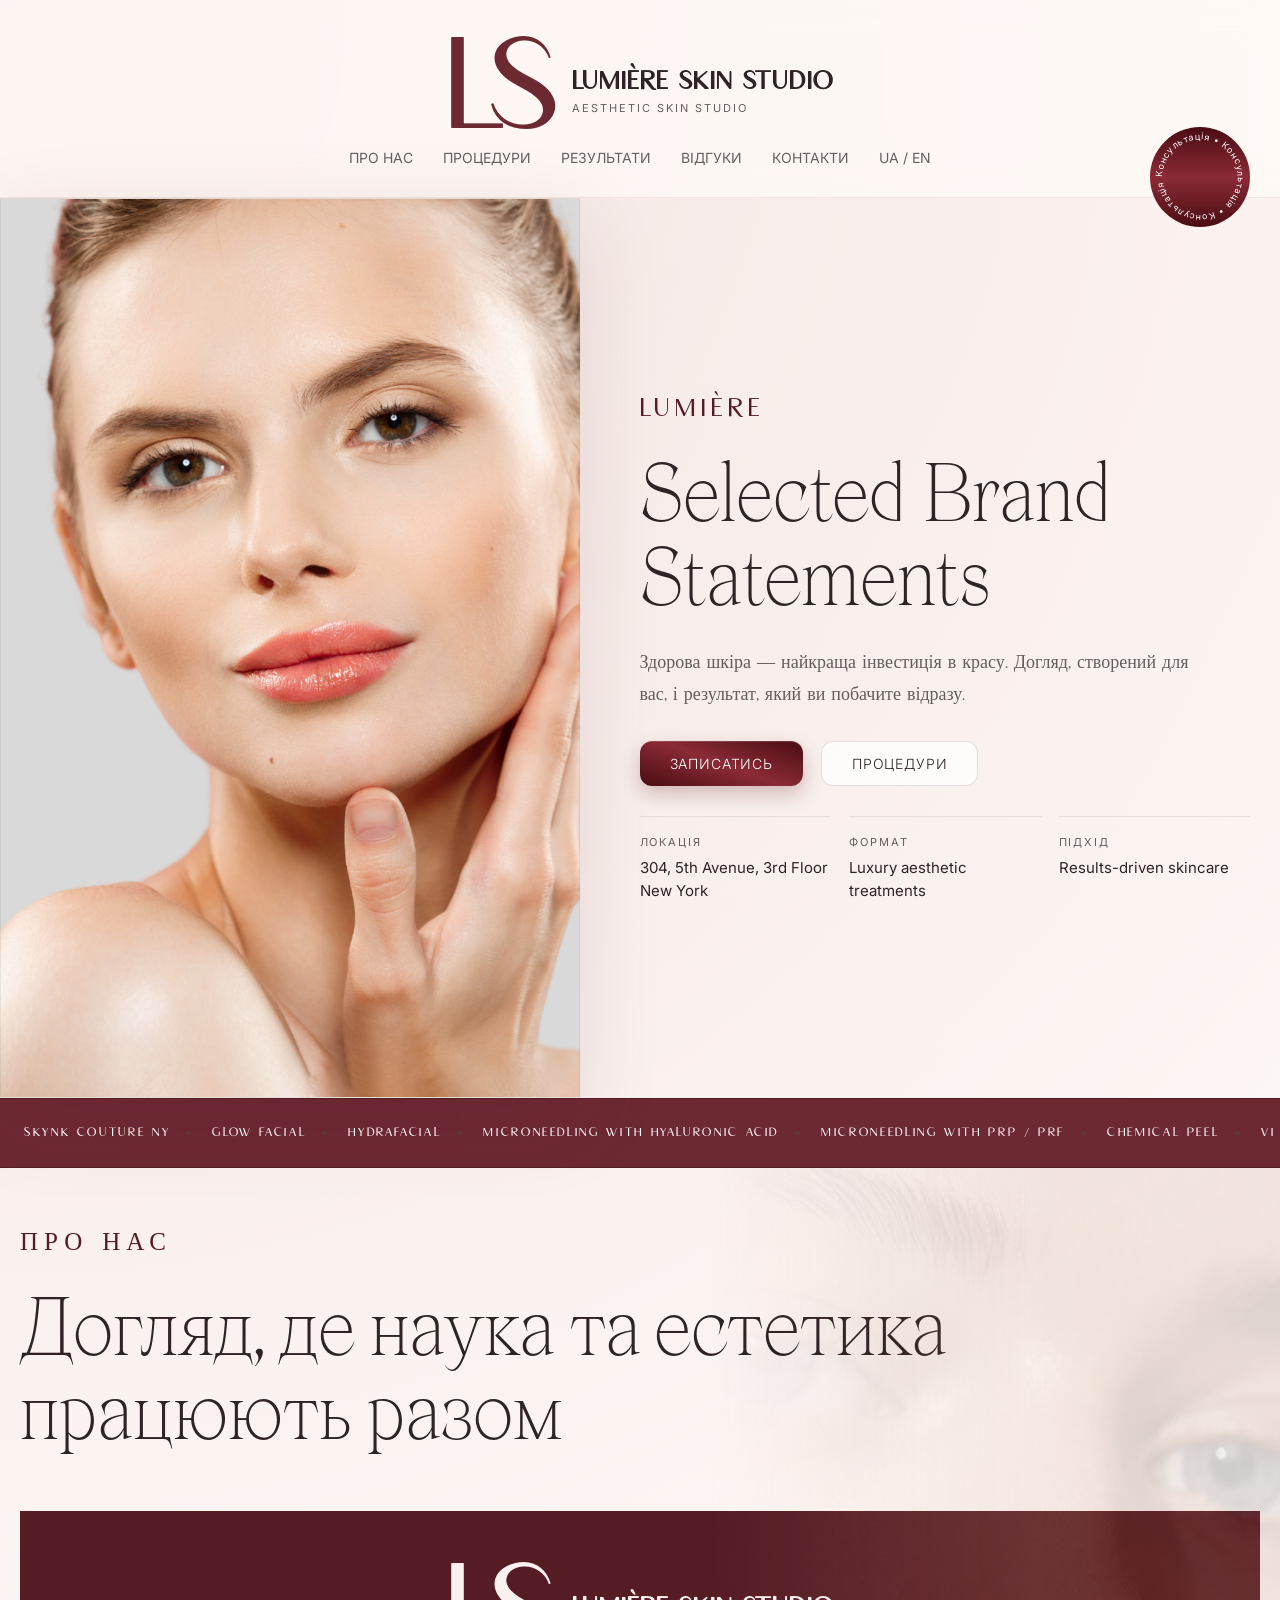
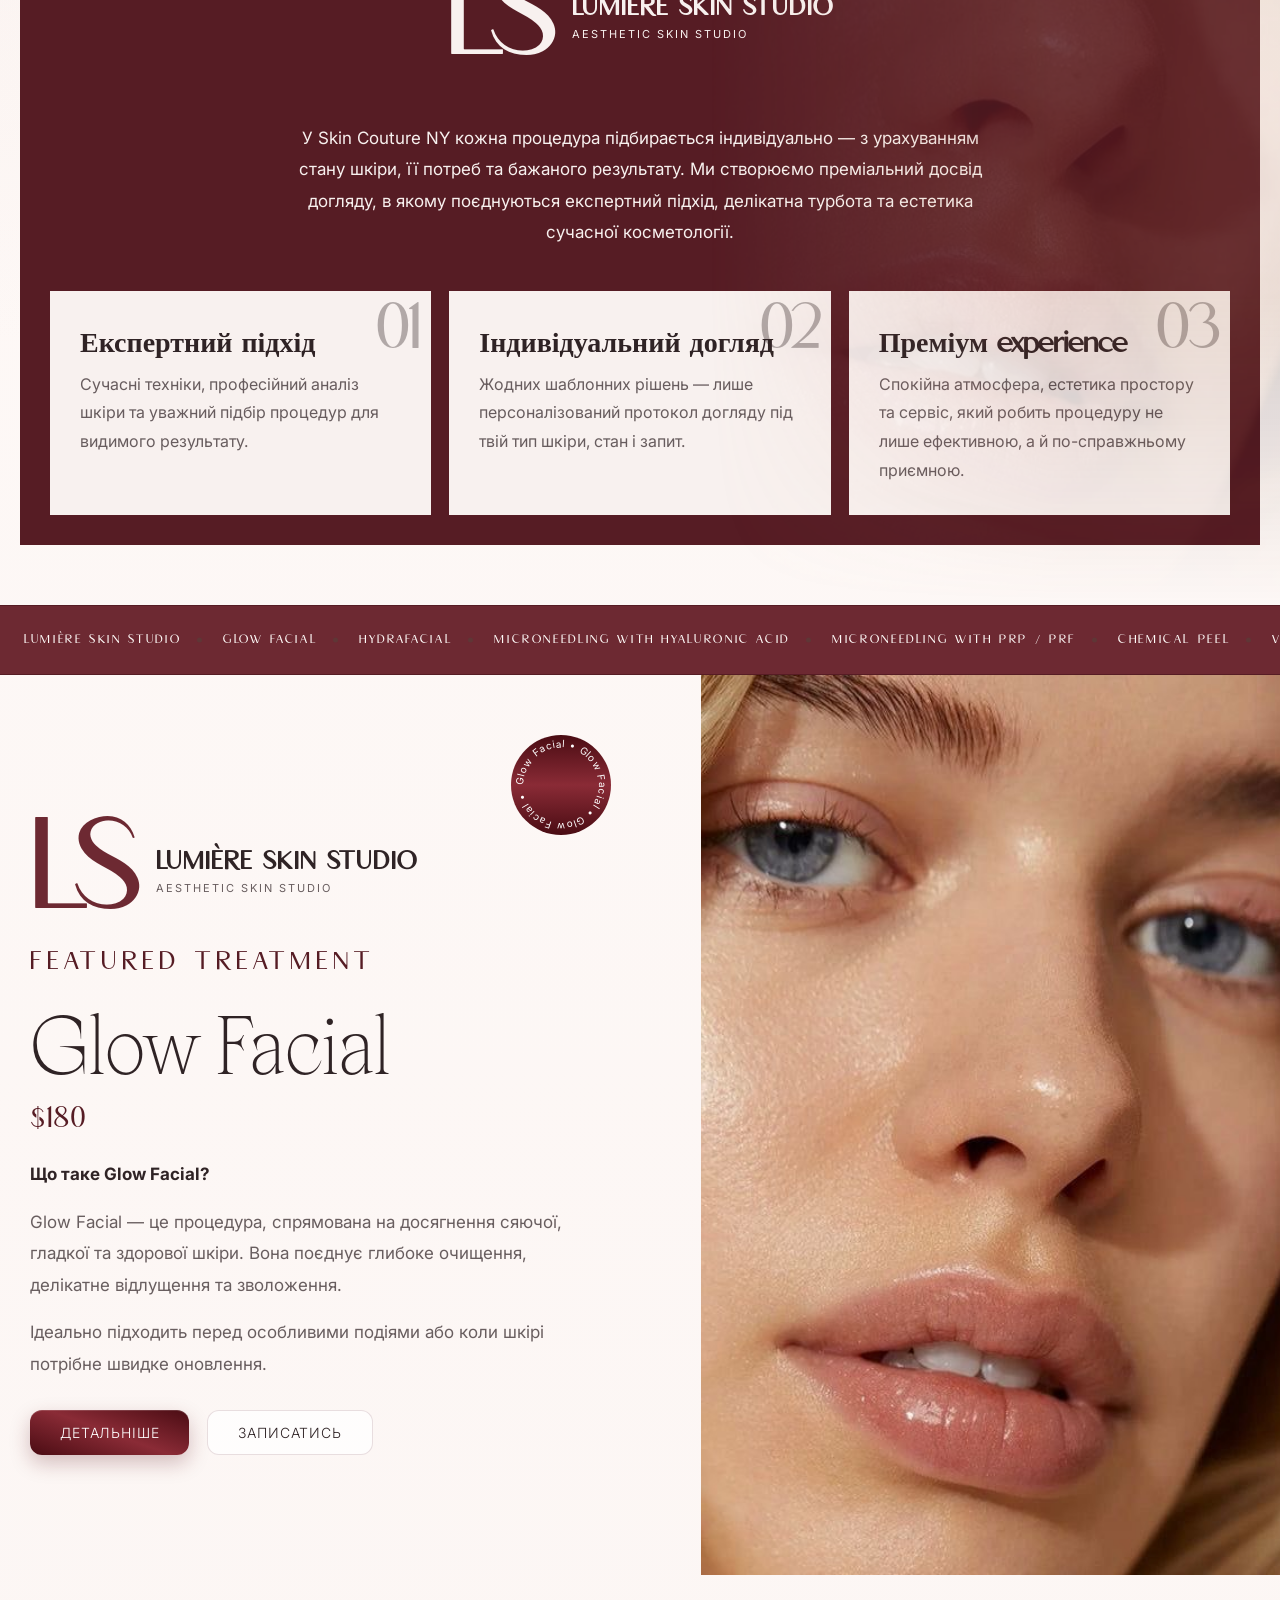
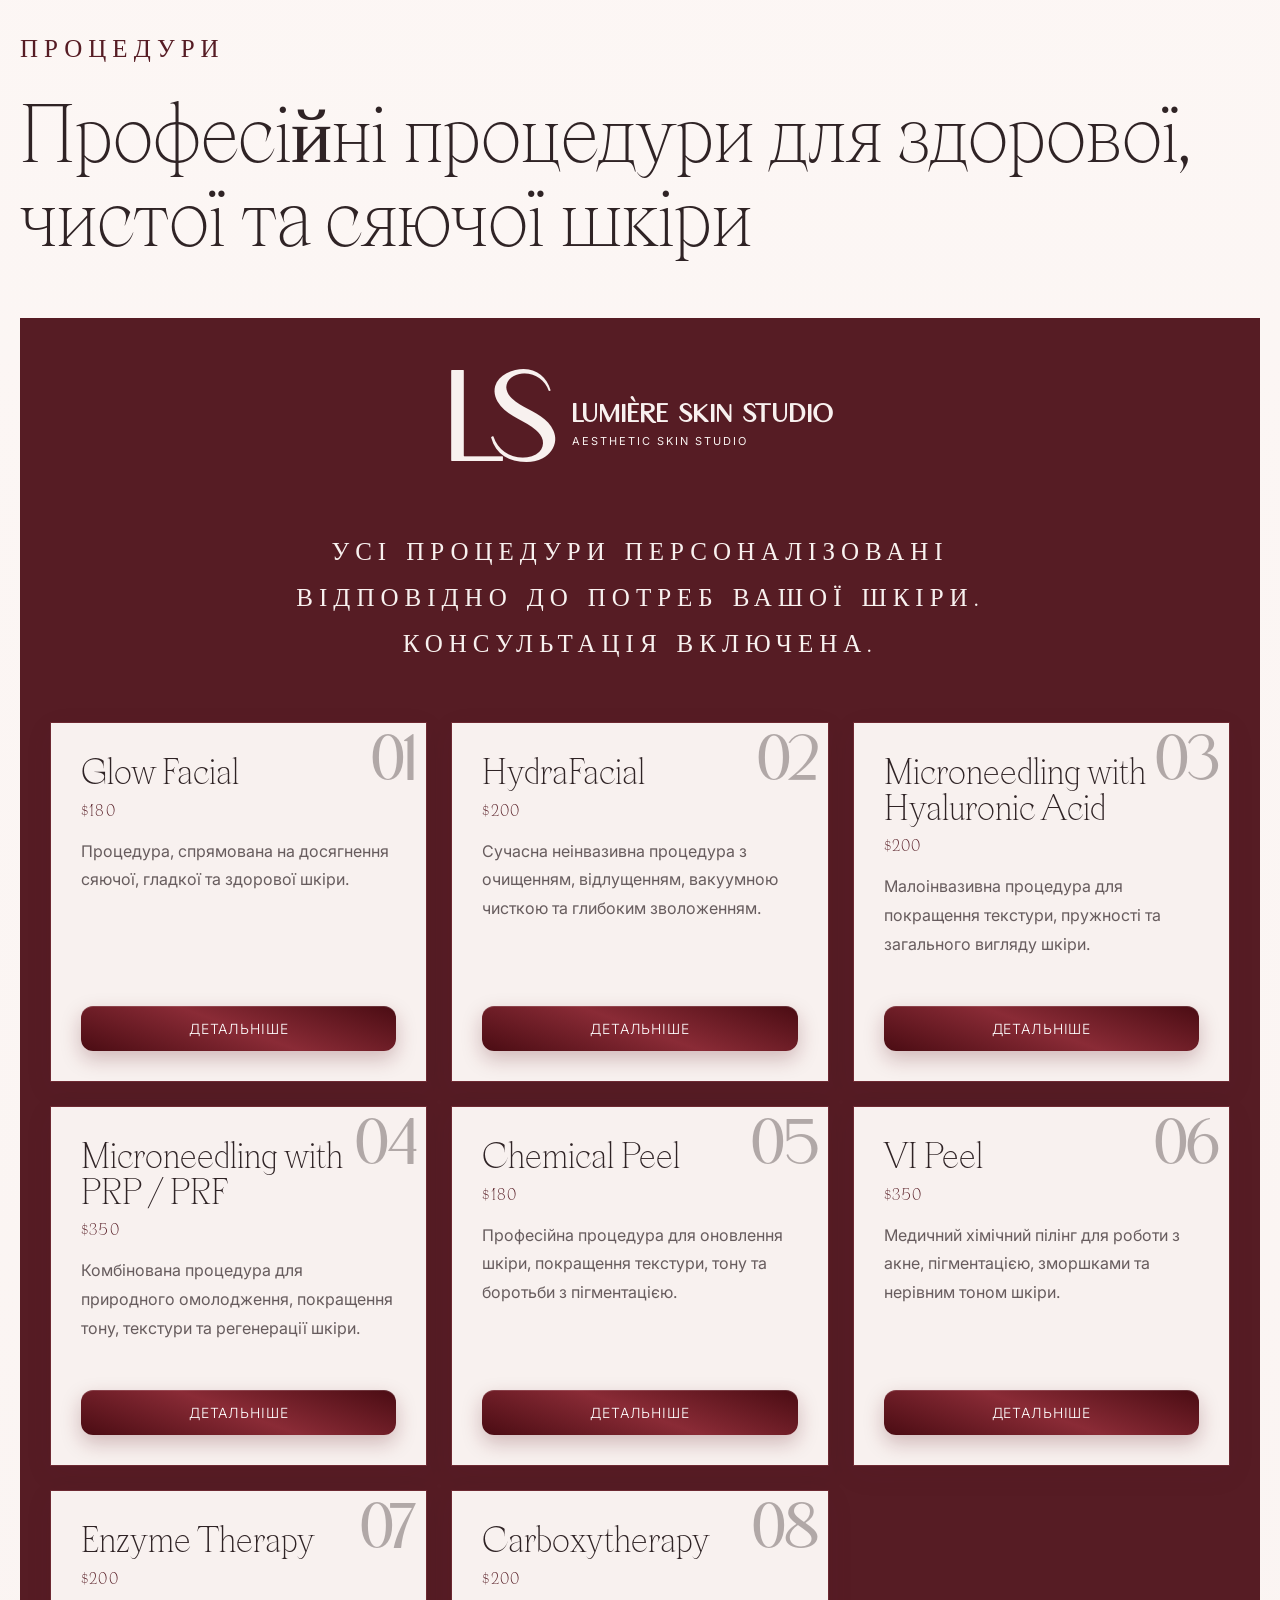
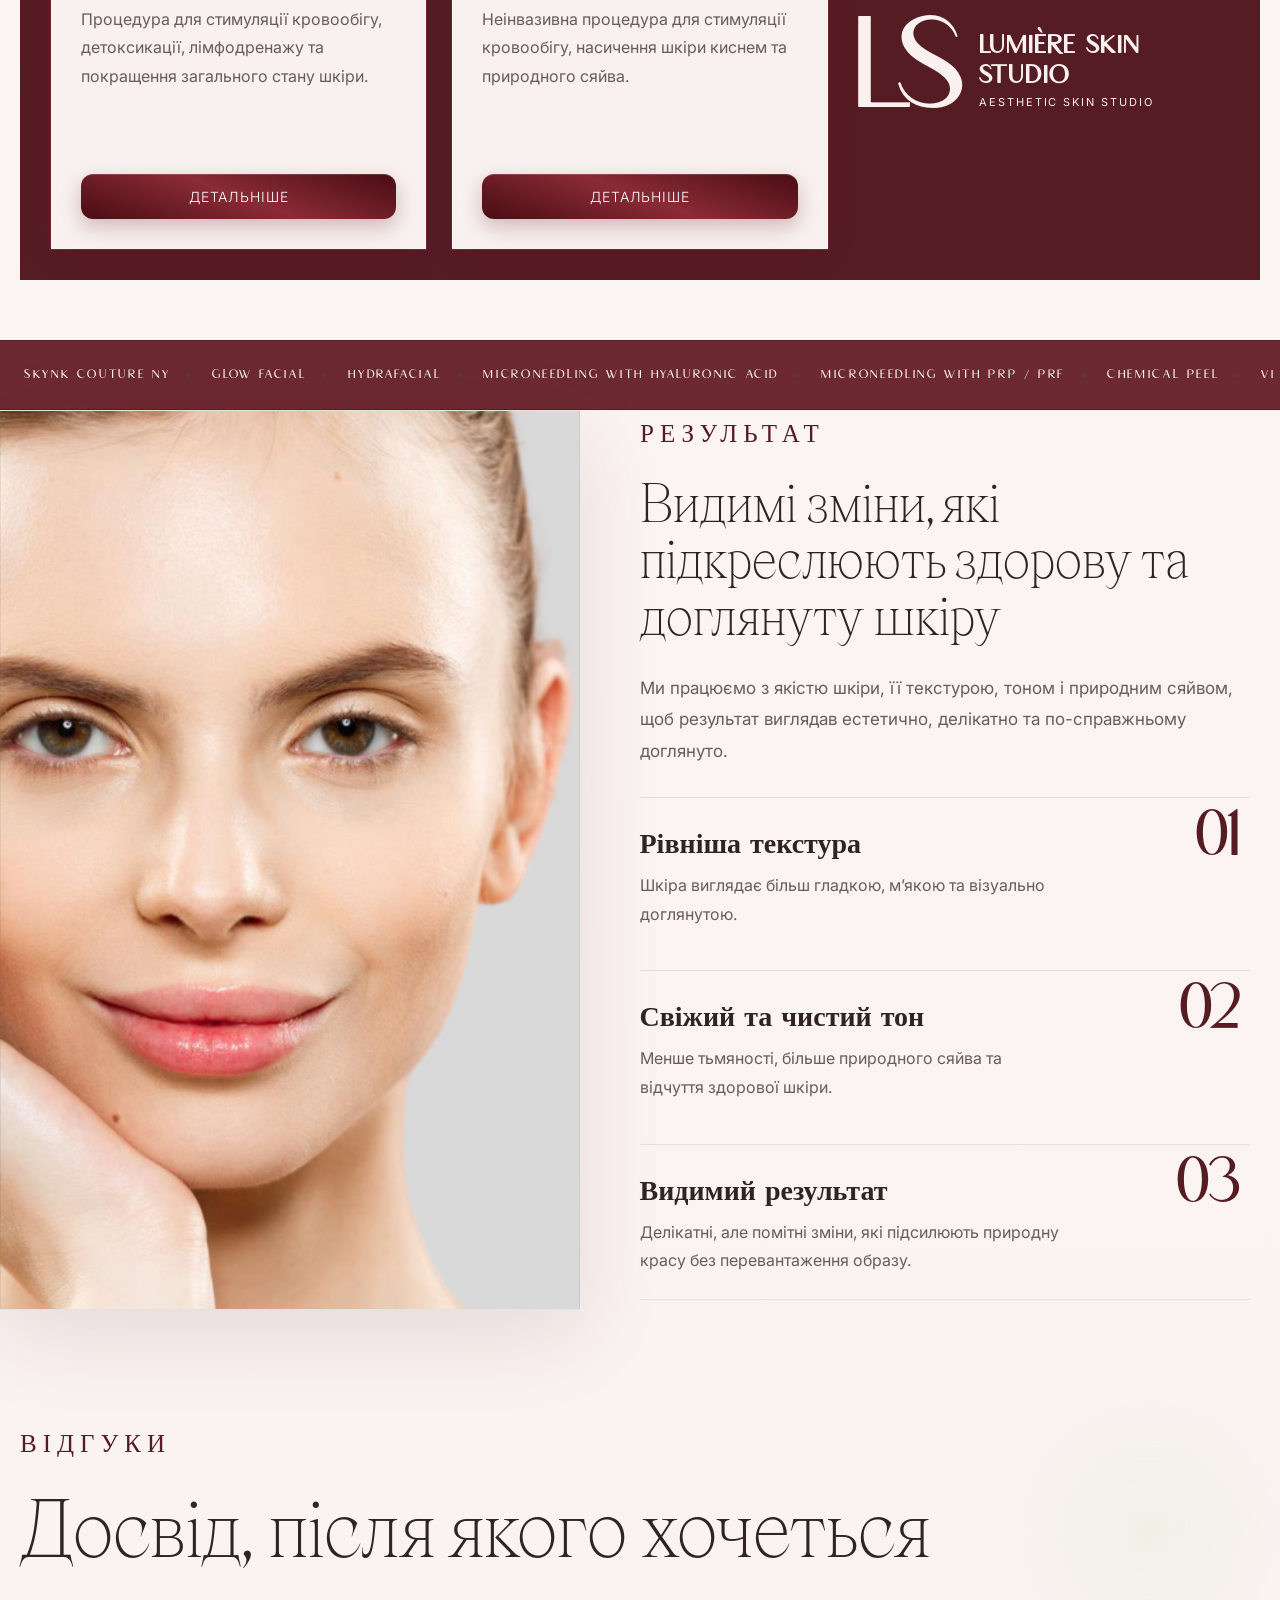
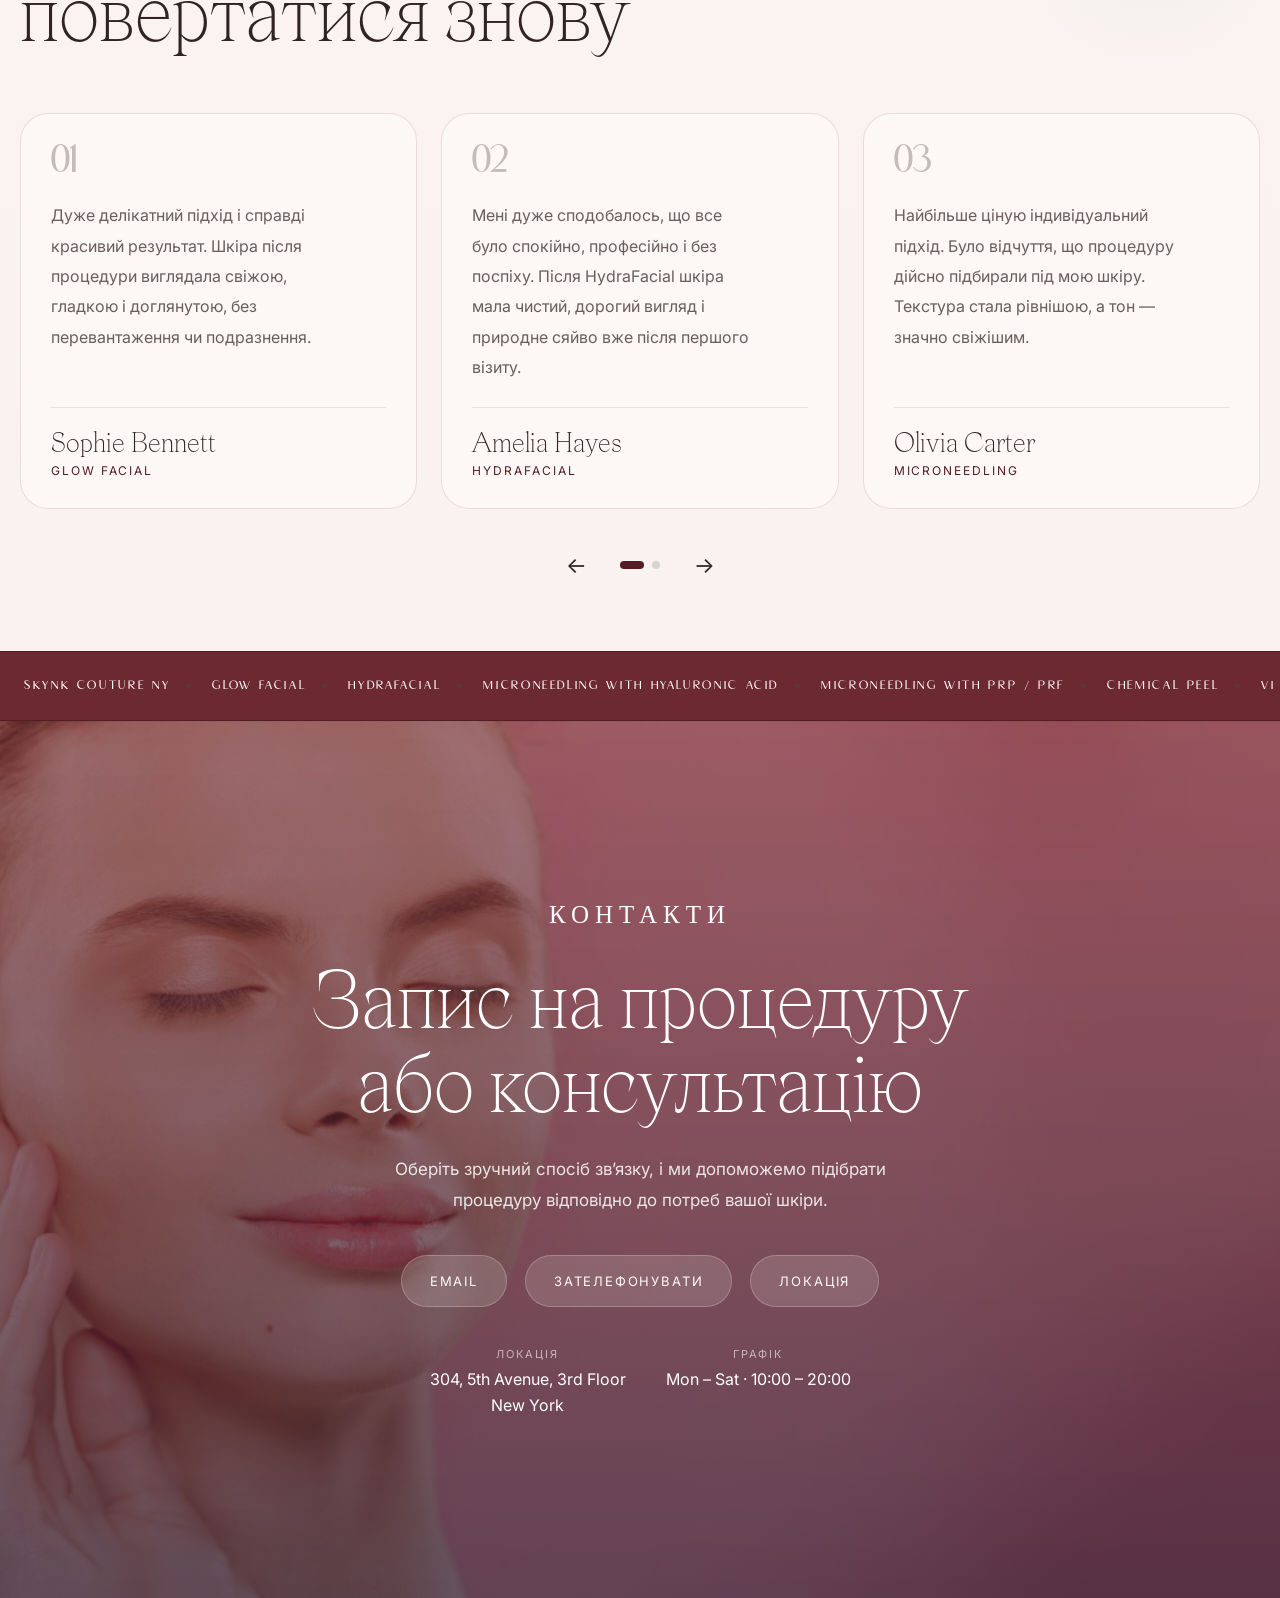
==== commit 9b9a2eec: "Add files via upload" ====
--- a/ua.html
+++ b/ua.html
@@ -238,7 +238,7 @@
               <h3 class="section-title procedure-feature__title">
                 Glow Facial
               </h3>
-              <span class="procedure-feature__price">$160</span>
+              <span class="procedure-feature__price">$180</span>
             </div>
 
             <div class="procedure-feature__content">
@@ -326,7 +326,7 @@
                 <span class="about-point__number">01</span>
                 <div class="procedure-card__top">
                   <h3 class="procedure-card__title">Glow Facial</h3>
-                  <span class="procedure-card__price">$160</span>
+                  <span class="procedure-card__price">$180</span>
                 </div>
                 <p class="procedure-card__text">
                   Процедура, спрямована на досягнення сяючої, гладкої та
@@ -366,7 +366,7 @@
                   <h3 class="procedure-card__title">
                     Microneedling with Hyaluronic Acid
                   </h3>
-                  <span class="procedure-card__price">$150</span>
+                  <span class="procedure-card__price">$200</span>
                 </div>
                 <p class="procedure-card__text">
                   Малоінвазивна процедура для покращення текстури, пружності та
@@ -387,7 +387,7 @@
                   <h3 class="procedure-card__title">
                     Microneedling with PRP / PRF
                   </h3>
-                  <span class="procedure-card__price">$250</span>
+                  <span class="procedure-card__price">$350</span>
                 </div>
                 <p class="procedure-card__text">
                   Комбінована процедура для природного омолодження, покращення
@@ -406,7 +406,7 @@
                 <span class="about-point__number">05</span>
                 <div class="procedure-card__top">
                   <h3 class="procedure-card__title">Chemical Peel</h3>
-                  <span class="procedure-card__price">$150 – $220</span>
+                  <span class="procedure-card__price">$180</span>
                 </div>
                 <p class="procedure-card__text">
                   Професійна процедура для оновлення шкіри, покращення текстури,
@@ -425,7 +425,7 @@
                 <span class="about-point__number">06</span>
                 <div class="procedure-card__top">
                   <h3 class="procedure-card__title">VI Peel</h3>
-                  <span class="procedure-card__price">$300 – $350</span>
+                  <span class="procedure-card__price">$350</span>
                 </div>
                 <p class="procedure-card__text">
                   Медичний хімічний пілінг для роботи з акне, пігментацією,
@@ -444,7 +444,7 @@
                 <span class="about-point__number">07</span>
                 <div class="procedure-card__top">
                   <h3 class="procedure-card__title">Enzyme Therapy</h3>
-                  <span class="procedure-card__price">$180</span>
+                  <span class="procedure-card__price">$200</span>
                 </div>
                 <p class="procedure-card__text">
                   Процедура для стимуляції кровообігу, детоксикації,
@@ -463,7 +463,7 @@
                 <span class="about-point__number">08</span>
                 <div class="procedure-card__top">
                   <h3 class="procedure-card__title">Carboxytherapy</h3>
-                  <span class="procedure-card__price">$180</span>
+                  <span class="procedure-card__price">$200</span>
                 </div>
                 <p class="procedure-card__text">
                   Неінвазивна процедура для стимуляції кровообігу, насичення
